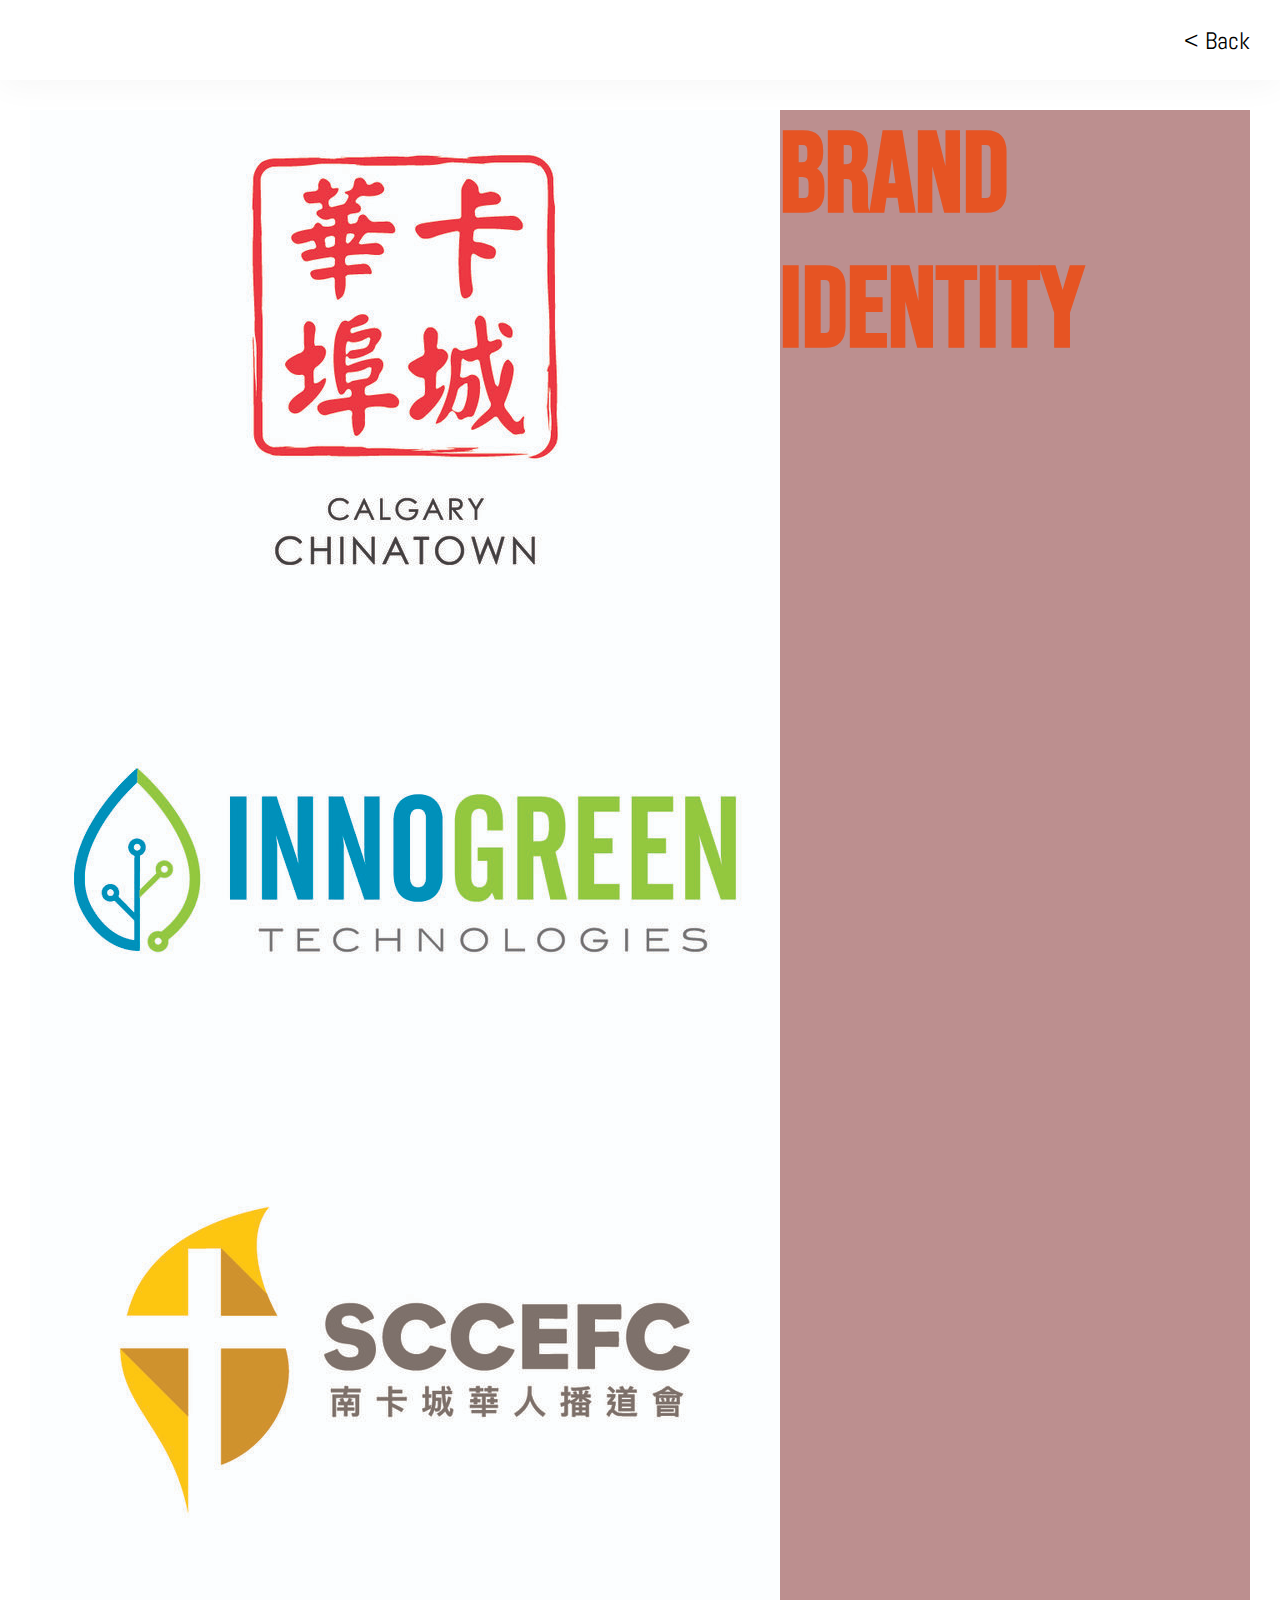
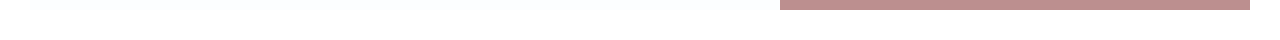
==== work.html @ b2cc9004 "cleaned css and started on project page" ====
<!DOCTYPE html>
<html>
  <head>
    <meta charset="utf-8">
    <meta http-equiv="X-UA-Compatible" content="IE=edge">
    <title>My Work | Offset Design</title>
    <meta name="description" content="">
    <meta name="viewport" content="width=device-width, initial-scale=1">
    <link rel="preconnect" href="https://fonts.gstatic.com">
    <link href="https://fonts.googleapis.com/css2?family=Abel&family=Bebas+Neue&family=Montserrat:wght@700&display=swap" rel="stylesheet">
    <link rel="stylesheet" href="style-work.css">
  </head>
  <body>
    <!-- NAVIGATION/HEADER SECTION -->
    <header>
      <a href="" class="logo"><img src="./images/logoOffsetDesign.png" alt=""></a>
      <!-- <div class="menuToggle" onclick="toggleMenu();"></div> -->
      <ul class="navigation">
        <li><a href="index.html" onclick="toggleMenu();">< Back</a></li>
      </ul>
    </header>
    
    <!-- BRAND IDENTITY SECTION -->
    <section class="brand-identity" id="brand-identity">
      <div class="row">
        <div class="content">
          <img src="./images/work/brandCalgaryChinatown.jpg" alt="">
          <img src="./images/work/brandInnoGreen.jpg" alt="">
          <img src="./images/work/brandSccefc.jpg" alt="">
        </div>
        
        <div class="titleColumnRight">
          <h2 class="titleText">Brand Identity</h2>
        </div>
      </div>
    </section>
    
    <script src="" async defer></script>
  </body>
</html>
---- style-work.css ----
:root {
  font-size: 16px;
  --primary-color: #e65423;
  --secondary-color: #ffccbb;
}

* {
  margin: 0;
  padding: 0;
  box-sizing: border-box;
  font-family: "Abel", sans-serif;
  scroll-behavior: smooth;
}

/* SECTIONS (GENERAL) */
section {
  padding: 30px;
}
.btn {
  font-size: 20px;
  color: #fff;
  background: var(--primary-color);
  display: inline-block;
  padding: 10px 30px;
  margin-top: 20px;
  text-transform: uppercase;
  text-decoration: none;
  letter-spacing: 2px;
  transition: 0.5s;
  border-radius: 30px;
}
.btn:hover {
  letter-spacing: 6px;
}
.title {
  width: 100%;
  display: flex;
  justify-content: center;
  align-items: center;
  flex-direction: column;
  text-align: center;
}
.titleText {
  font-size: 7rem;
  font-family: "Bebas Neue", cursive;
  color: var(--primary-color);
}
p {
  font-weight: 300;
  color: #111;
}
.row {
  position: relative;
  width: 100%;
  display: flex;
  justify-content: space-around;
}
.row .content {
  max-width: 1100px;
  display: grid;
}
.row .titleColumnRight {
  position: relative;
  width: 600px;
  display: flex;
  background: rosybrown;
  /* justify-content: flex-start; */
  align-items: flex-start;
}
.row .titleColumnRight .titleText {
  position: absolute;
  top: 0;
  color: var(--primary-color);
  /* transform: rotate(90deg); */
}

/* HEADER NAVIGATION */
header {
  position: relative;
  top: 0;
  left: 0;
  width: 100%;
  height: 100px;
  padding: 20px 50px;
  z-index: 100;
  display: flex;
  justify-content: space-between;
  align-items: center;
  transition: 0.5s;
  background-color: rgba(255, 255, 255, 0);
  box-shadow: 0 5px 35px rgba(0, 0, 0, 0.04);
}
header .navigation {
  display: flex;
}
header .navigation li {
  list-style: none;
  margin-left: 85px;
}
header .navigation li a {
  text-decoration: none;
  color: #000;
  font-size: 26px;
}
header .navigation li a:hover {
  color: var(--primary-color);
}

/* MY WORK SECTION */
section#brand-identity {
  display: flex;
  align-items: center;
  flex-wrap: wrap;
}
.mywork .content {
  margin: 30px;
  width: 100%;
  display: flex;
  justify-content: center;
  flex-wrap: wrap;
}
.mywork .content .card {
  position: relative;
  margin: 25px;
  width: 400px;
  /* background: chartreuse; */
  box-shadow: 0 5px 35px rgba(0, 0, 0, 0.04);
  cursor: pointer;
}
.mywork .content .card .imgBox {
  /* border: 1px solid brown; */
  width: 250px;
  overflow: hidden;
}
.mywork .content .card .imgBox img {
  width: 100%;
  object-position: center;
  object-fit: cover;
  transform: translateX(-10%);
}
.mywork .content .text {
  position: absolute;
  top: 50%;
  left: 200px;
  transform: translateY(-50%);
}
.mywork .content .text h3 {
  font-family: "Montserrat", sans-serif;
  font-size: 24px;
  color: #000;
}
.mywork .content .text h3 a {
  text-decoration: none;
}

/* FOOTER SECTION */
footer {
  position: relative;
  bottom: 0;
  left: 0;
  width: 100%;
  height: 120px;
  padding: 20px 50px;
  z-index: 100;
  display: flex;
  justify-content: space-between;
  align-items: center;
  transition: 0.5s;
  background-color: var(--primary-color);
  font-size: 16px;
}
footer .index {
  position: absolute;
  display: flex;
  align-items: center;
  left: 50%;
  transform: translateX(-50%);
}
footer .index li {
  list-style: none;
  margin: 50px;
  text-align: center;
}
footer .index li a {
  text-decoration: none;
  color: var(--secondary-color);
  font-weight: 300;
  font-size: 24px;
}
footer .index li a:hover {
  color: #000;
}
footer span {
  color: #e6e6e6;
}

@media screen and (max-width: 1450px) {
  /* HEADER NAVIGATION (<1450px) */
  header {
    height: 80px;
    padding: 15px 30px;
  }
  header .navigation li {
    margin-left: 85px;
  }
  header .navigation li a {
    font-size: 24px;
  }

  /* MY WORK SECTION (<1450px) */
  .mywork .row {
    display: flex;
    flex-direction: column;
    align-items: center;
  }
  .mywork .row .titleColumnLeft {
    width: auto;
    display: flex;
    justify-content: center;
    align-items: center;
  }

  /* ABOUT SECTION (<1450px) */
  .about .row {
    display: flex;
    flex-direction: column-reverse;
    align-items: center;
  }
  .about .row .titleColumnRight {
    width: auto;
    display: flex;
    justify-content: center;
    align-items: center;
  }
  .about .content .contentRow .text {
    margin: 10px;
  }

  /* CONTACT SECTION (<1450px) */
  .contact .row {
    display: flex;
    flex-direction: column;
    align-items: center;
  }
  .contact .row .titleColumnLeft {
    width: auto;
    display: flex;
    justify-content: center;
    align-items: center;
  }

  /* FOOTER SECTION (<1450px) */
  footer {
    padding: 15px 30px;
    height: 100px;
  }
  footer img {
    width: 80%;
  }
  footer .index li {
    margin: 35px;
  }
  footer .index li a {
    font-size: 20px;
  }
  footer p {
    text-align: right;
    font-size: 14px;
  }
}
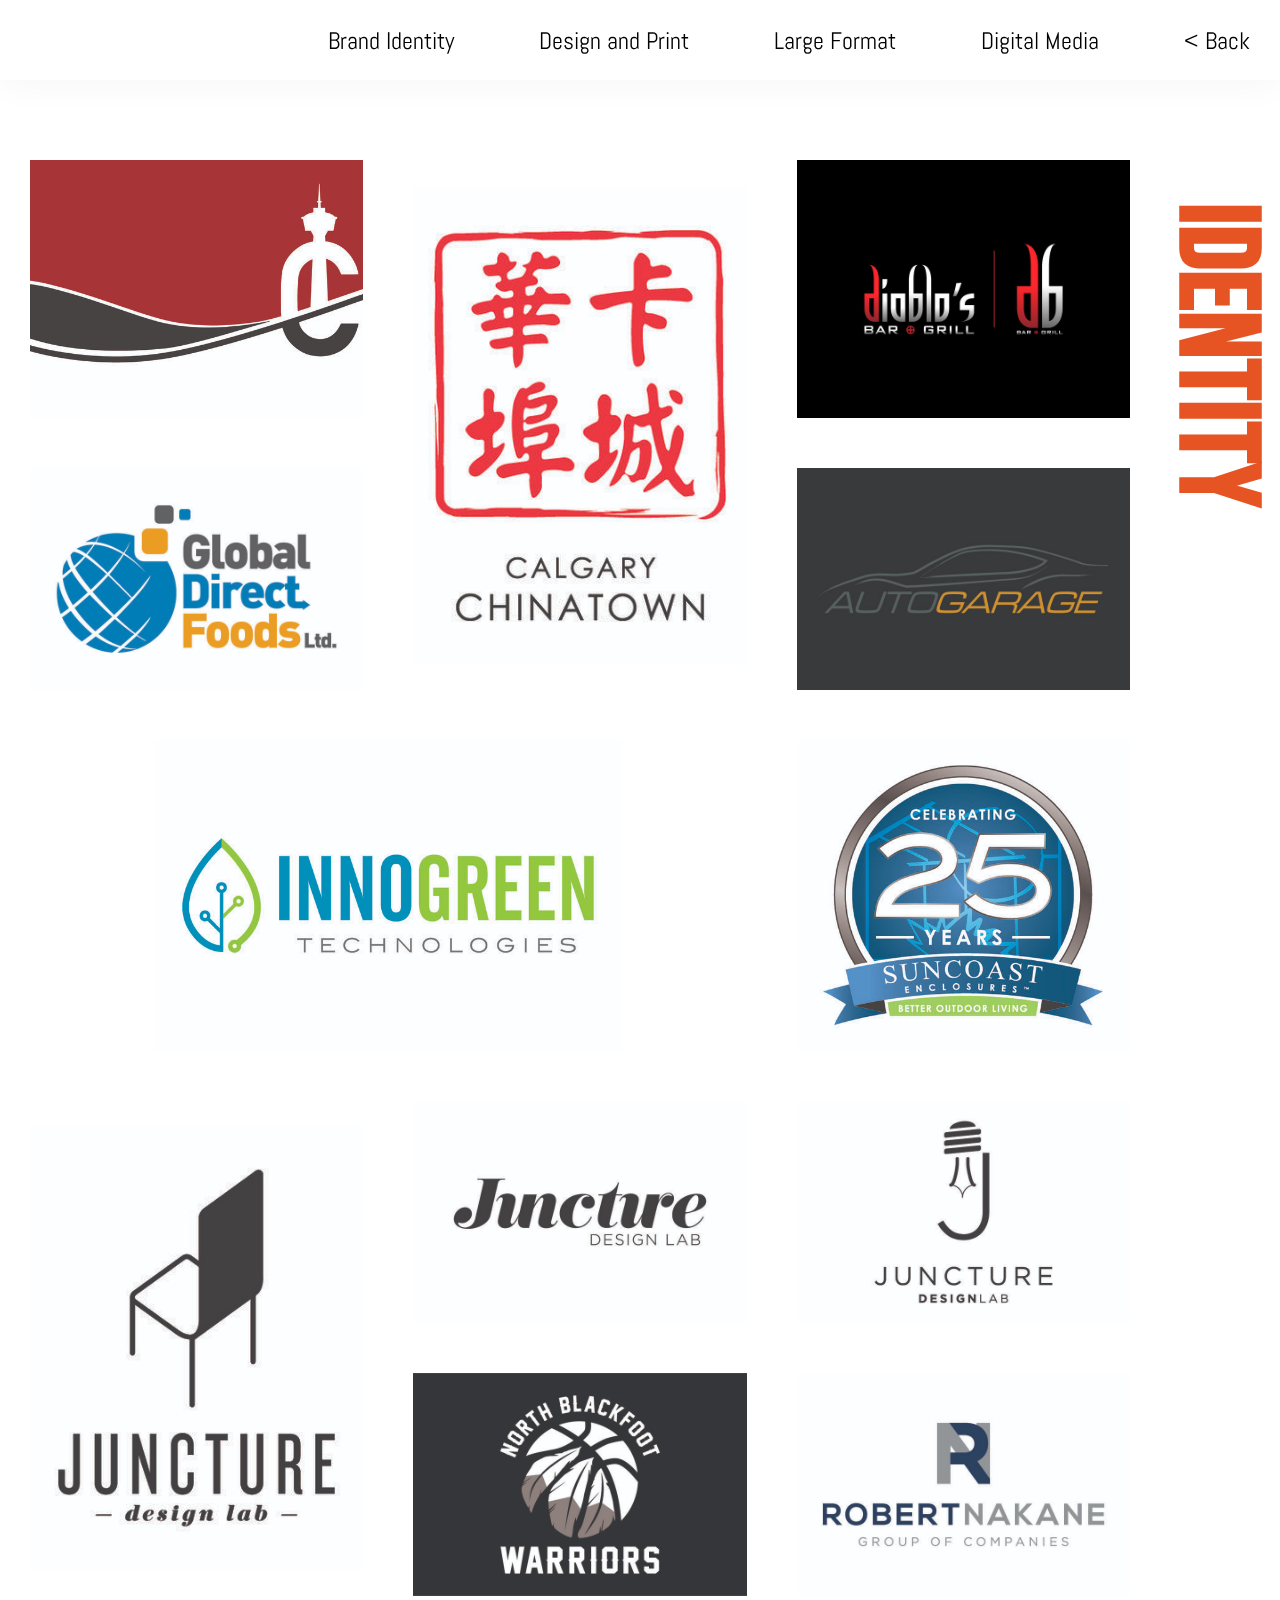
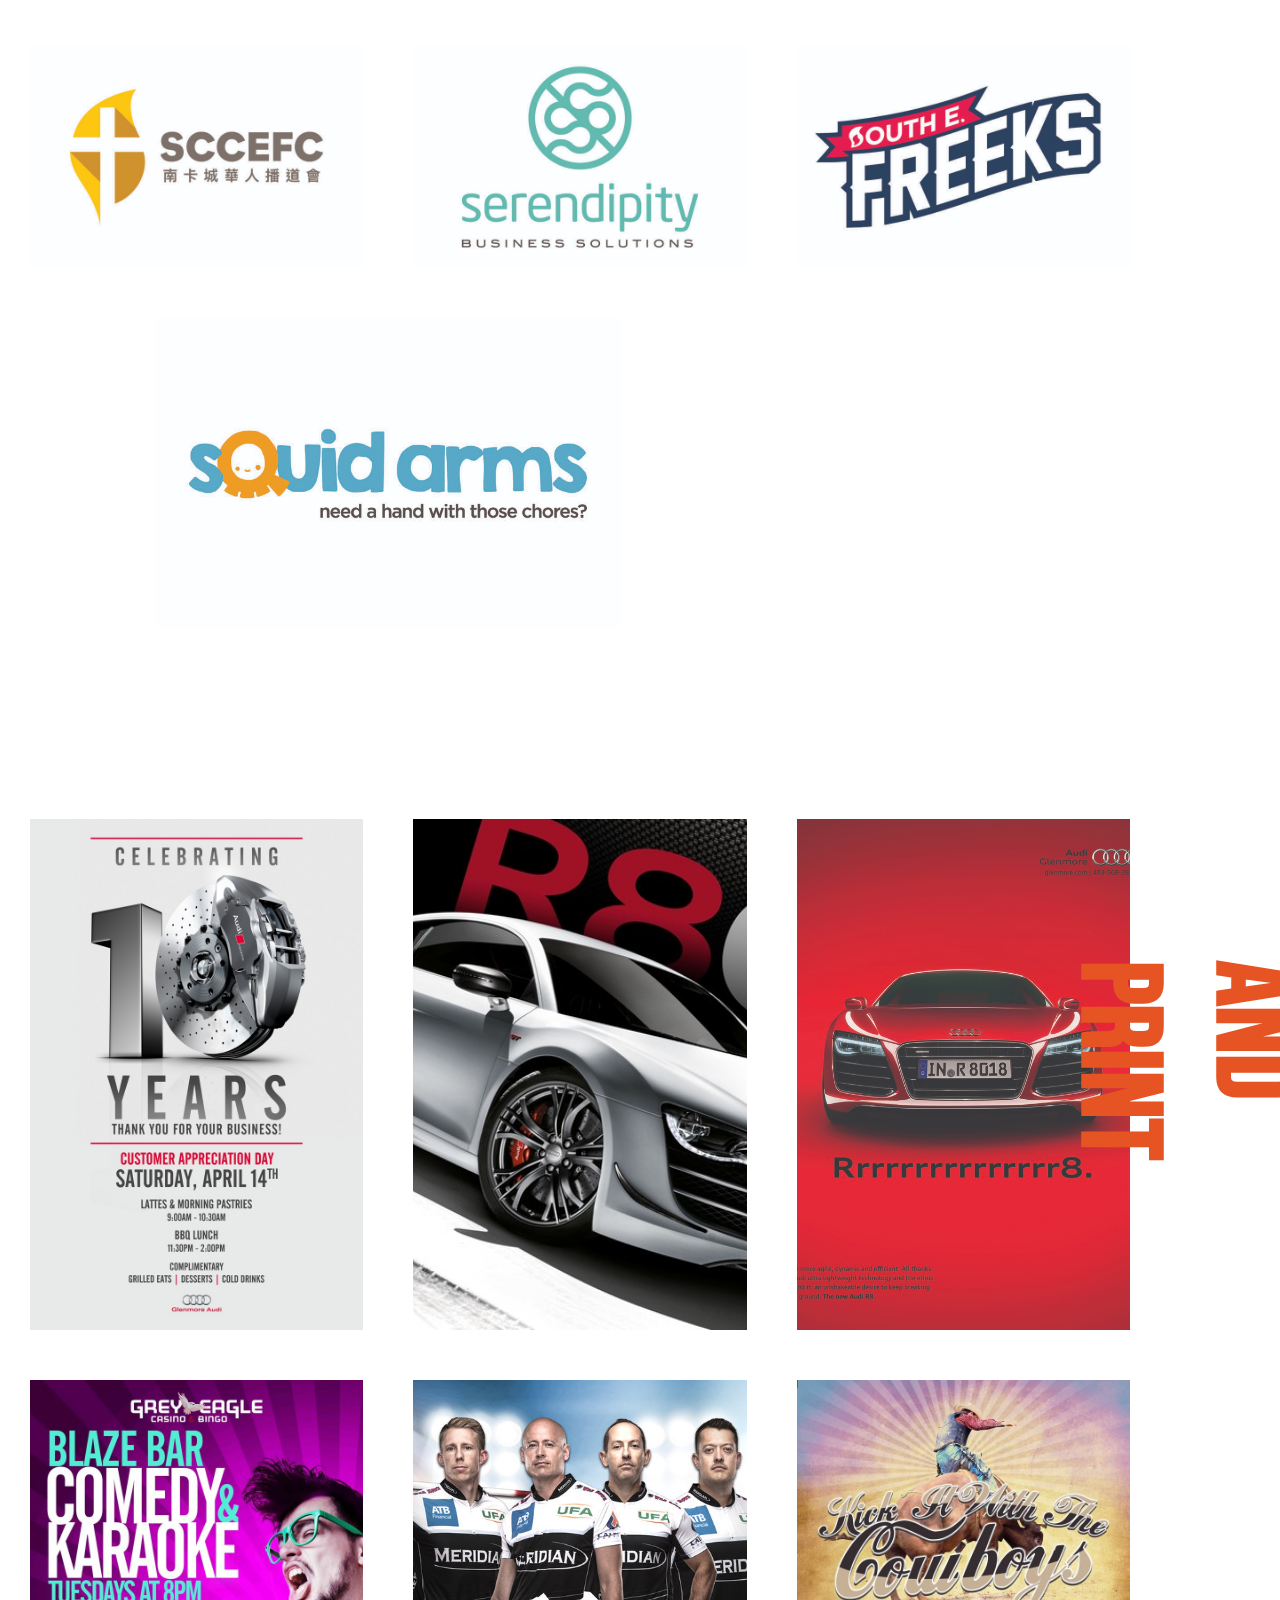
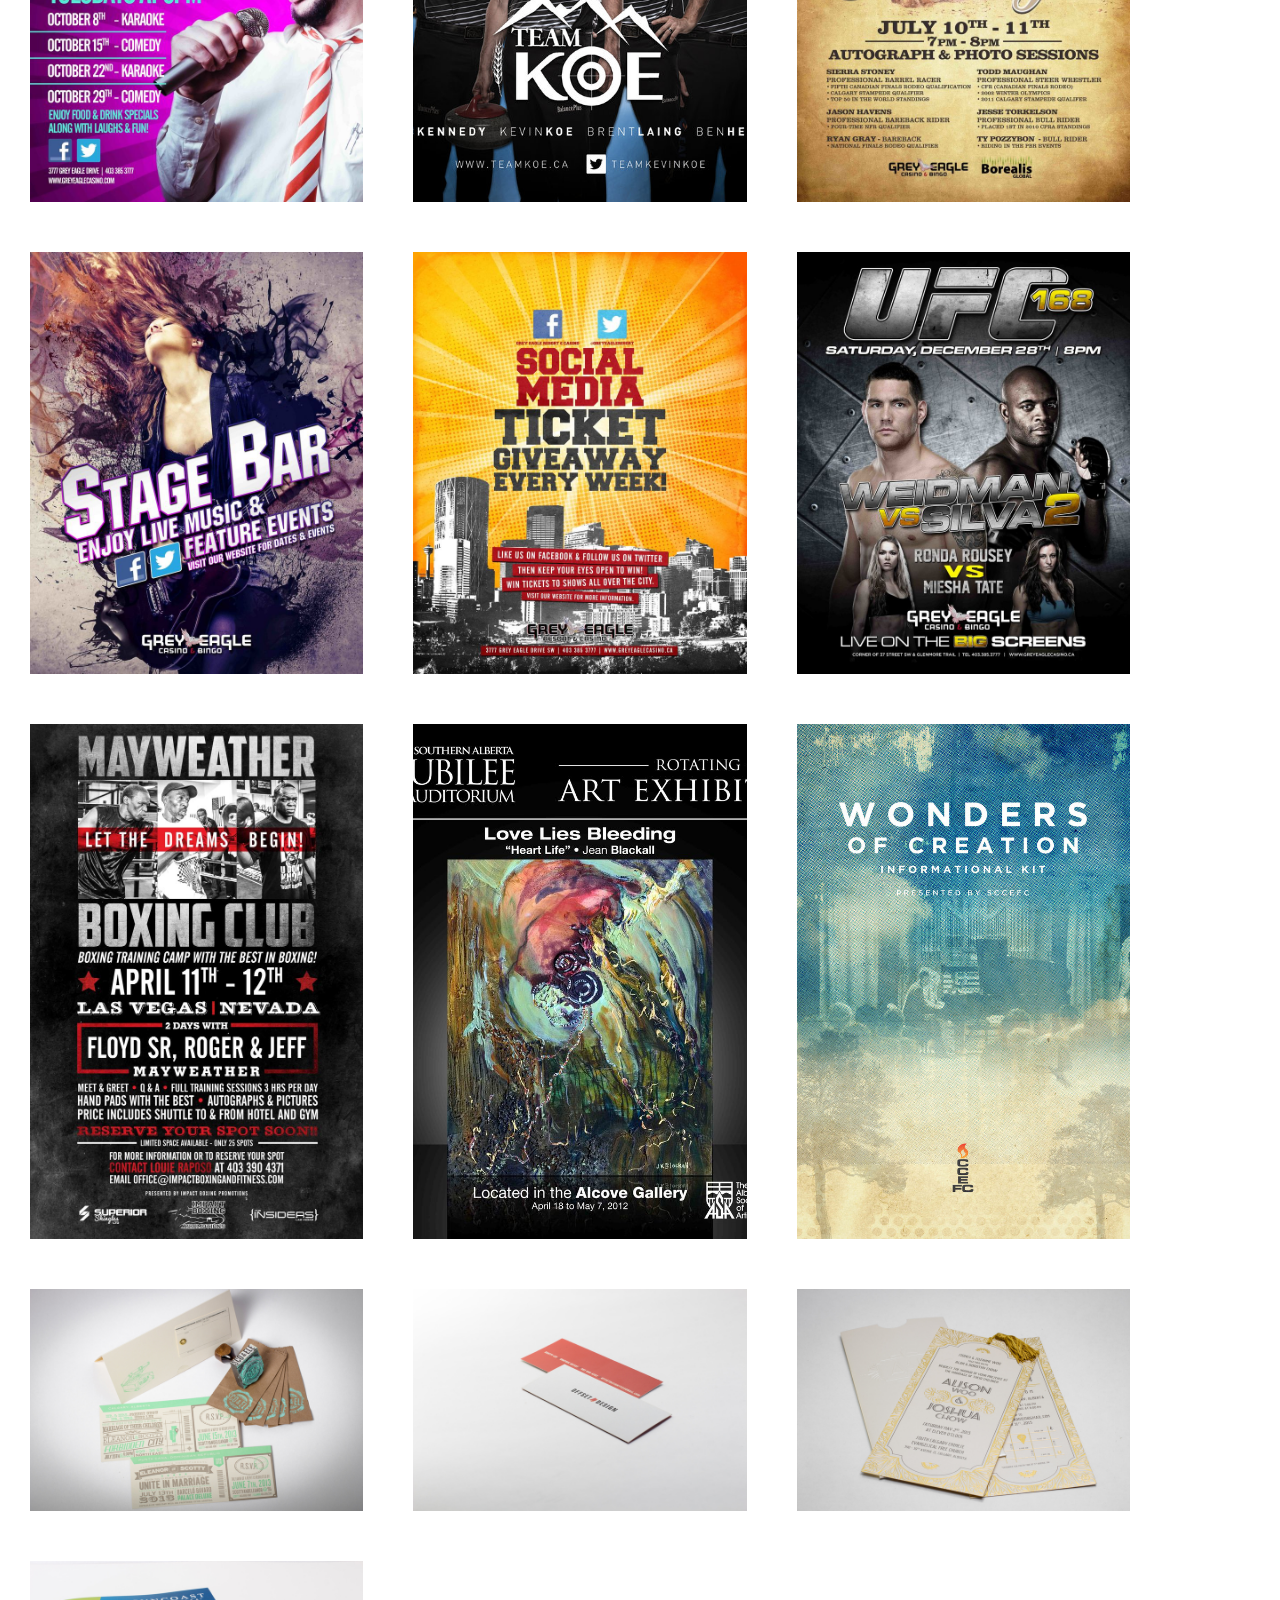
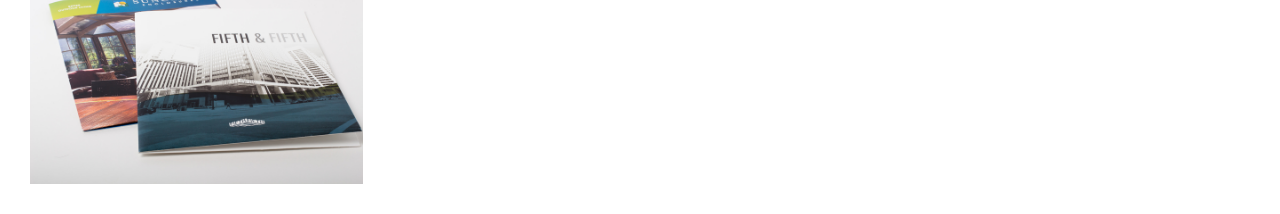
==== commit bfd84a56: "worked on portfolio section" ====
--- a/work.html
+++ b/work.html
@@ -13,20 +13,104 @@
   <body>
     <!-- NAVIGATION/HEADER SECTION -->
     <header>
-      <a href="" class="logo"><img src="./images/logoOffsetDesign.png" alt=""></a>
+      <a href="index.html" class="logo"><img src="./images/logoOffsetDesign.png" alt=""></a>
       <!-- <div class="menuToggle" onclick="toggleMenu();"></div> -->
       <ul class="navigation">
+        <li><a href="#brand-identity" onclick="toggleMenu();">Brand Identity</a></li>
+        <li><a href="#design-and-print" onclick="toggleMenu();">Design and Print</a></li>
+        <li><a href="#large-format" onclick="toggleMenu();">Large Format</a></li>
+        <li><a href="#digital-media" onclick="toggleMenu();">Digital Media</a></li>
         <li><a href="index.html" onclick="toggleMenu();">< Back</a></li>
       </ul>
     </header>
     
     <!-- BRAND IDENTITY SECTION -->
-    <section class="brand-identity" id="brand-identity">
+    <div class="spacer" id="brand-identity"></div>
+    <section class="brand-identity">
       <div class="row">
         <div class="content">
-          <img src="./images/work/brandCalgaryChinatown.jpg" alt="">
-          <img src="./images/work/brandInnoGreen.jpg" alt="">
-          <img src="./images/work/brandSccefc.jpg" alt="">
+
+          <div class="gallery-item">
+            <div class="image">
+              <img src="./images/work/brandC.jpg" alt="">
+            </div>
+          </div>
+          <div class="gallery-item h-2">
+            <div class="image">
+              <img src="./images/work/brandCalgaryChinatown.jpg" alt="">
+            </div>
+          </div>
+          <div class="gallery-item">
+            <div class="image">
+              <img src="./images/work/brandDiablosBarGrill.jpg" alt="">
+            </div>
+          </div>
+          <div class="gallery-item">
+            <div class="image">
+              <img src="./images/work/brandGlobalDirectFoods.jpg" alt="">
+            </div>
+          </div>
+          <div class="gallery-item">
+            <div class="image">
+              <img src="./images/work/brandAutogarage.jpg" alt="">
+            </div>
+          </div>
+          <div class="gallery-item w-2">
+            <div class="image">
+              <img src="./images/work/brandInnoGreen.jpg" alt="">
+            </div>
+          </div>
+          <div class="gallery-item">
+            <div class="image">
+              <img src="./images/work/brandSuncoastEnclosures.jpg" alt="">
+            </div>
+          </div>
+          <div class="gallery-item h-2">
+            <div class="image">
+              <img src="./images/work/brandJuncture2.jpg" alt="">
+            </div>
+          </div>
+          <div class="gallery-item">
+            <div class="image">
+              <img src="./images/work/brandJuncture.jpg" alt="">
+            </div>
+          </div>
+          <div class="gallery-item">
+            <div class="image">
+              <img src="./images/work/brandJuncture3.jpg" alt="">
+            </div>
+          </div>
+          <div class="gallery-item">
+            <div class="image">
+              <img src="./images/work/brandNorthBlackfooWarriors.jpg" alt="">
+            </div>
+          </div>
+          <div class="gallery-item">
+            <div class="image">
+              <img src="./images/work/brandRobertNakane.jpg" alt="">
+            </div>
+          </div>
+          <div class="gallery-item">
+            <div class="image">
+              <img src="./images/work/brandSccefc.jpg" alt="">
+            </div>
+          </div>
+          <div class="gallery-item">
+            <div class="image">
+              <img src="./images/work/brandSerendipity.jpg" alt="">
+            </div>
+          </div>
+          <div class="gallery-item">
+            <div class="image">
+              <img src="./images/work/brandSouthEFreeks.jpg" alt="">
+            </div>
+          </div>
+          <div class="gallery-item w-2">
+            <div class="image">
+              <img src="./images/work/brandSquidArms.jpg" alt="">
+            </div>
+          </div>
+          
         </div>
         
         <div class="titleColumnRight">
@@ -35,6 +119,102 @@
       </div>
     </section>
     
+    <!-- DESIGN AND PRINT SECTION -->
+    <div class="spacer" id="design-and-print"></div>
+    <section class="design-and-print">
+      <div class="row">
+        <div class="content">
+
+          <div class="gallery-item">
+            <div class="image">
+              <img src="./images/work/designGlenmoreAudi.jpg" alt="">
+            </div>
+          </div>
+          <div class="gallery-item">
+            <div class="image">
+              <img src="./images/work/designGlenmoreAudi2.jpg" alt="">
+            </div>
+          </div>
+          <div class="gallery-item">
+            <div class="image">
+              <img src="./images/work/designGlenmoreAudi3.jpg" alt="">
+            </div>
+          </div>
+          <div class="gallery-item">
+            <div class="image">
+              <img src="./images/work/designGreyEagle.jpg" alt="">
+            </div>
+          </div>
+          <div class="gallery-item">
+            <div class="image">
+              <img src="./images/work/designTeamKoe.jpg" alt="">
+            </div>
+          </div>
+          <div class="gallery-item">
+            <div class="image">
+              <img src="./images/work/designGreyEagle2.jpg" alt="">
+            </div>
+          </div>
+          <div class="gallery-item">
+            <div class="image">
+              <img src="./images/work/designGreyEagle3.jpg" alt="">
+            </div>
+          </div>
+          <div class="gallery-item">
+            <div class="image">
+              <img src="./images/work/designGreyEagle4.jpg" alt="">
+            </div>
+          </div>
+          <div class="gallery-item">
+            <div class="image">
+              <img src="./images/work/designGreyEagle5.jpg" alt="">
+            </div>
+          </div>
+          <div class="gallery-item">
+            <div class="image">
+              <img src="./images/work/designImpactBoxing.jpg" alt="">
+            </div>
+          </div>
+          <div class="gallery-item">
+            <div class="image">
+              <img src="./images/work/designJubilee.jpg" alt="">
+            </div>
+          </div>
+          <div class="gallery-item">
+            <div class="image">
+              <img src="./images/work/designSccefc.jpg" alt="">
+            </div>
+          </div>
+          <div class="gallery-item">
+            <div class="image">
+              <img src="./images/work/designScoAndEle.jpg" alt="">
+            </div>
+          </div>
+          <div class="gallery-item">
+            <div class="image">
+              <img src="./images/work/designOffsetDesign.jpg" alt="">
+            </div>
+          </div>
+          <div class="gallery-item">
+            <div class="image">
+              <img src="./images/work/designAlisonAndJoshua.jpg" alt="">
+            </div>
+          </div>
+          <div class="gallery-item">
+            <div class="image">
+              <img src="./images/work/designFifthAndFifth.jpg" alt="">
+            </div>
+          </div>
+          
+          
+        </div>
+        
+        <div class="titleColumnRight">
+          <h2 class="titleText">Design and Print</h2>
+        </div>
+      </div>
+    </section>
+
     <script src="" async defer></script>
   </body>
 </html>--- a/style-work.css
+++ b/style-work.css
@@ -61,22 +61,25 @@
 }
 .row .titleColumnRight {
   position: relative;
-  width: 600px;
-  display: flex;
-  background: rosybrown;
+  width: 400px;
+  /* display: flex; */
+  /* background: rosybrown; */
   /* justify-content: flex-start; */
-  align-items: flex-start;
+  /* align-items: flex-start; */
 }
 .row .titleColumnRight .titleText {
   position: absolute;
-  top: 0;
+  top: 60px;
   color: var(--primary-color);
-  /* transform: rotate(90deg); */
+  transform: rotate(90deg);
+}
+.spacer {
+  height: 130px;
 }
 
 /* HEADER NAVIGATION */
 header {
-  position: relative;
+  position: fixed;
   top: 0;
   left: 0;
   width: 100%;
@@ -87,7 +90,7 @@
   justify-content: space-between;
   align-items: center;
   transition: 0.5s;
-  background-color: rgba(255, 255, 255, 0);
+  background-color: rgba(255, 255, 255, 0.8);
   box-shadow: 0 5px 35px rgba(0, 0, 0, 0.04);
 }
 header .navigation {
@@ -106,51 +109,79 @@
   color: var(--primary-color);
 }
 
-/* MY WORK SECTION */
+/* BRAND IDENTITY SECTION */
 section#brand-identity {
   display: flex;
   align-items: center;
   flex-wrap: wrap;
 }
-.mywork .content {
-  margin: 30px;
-  width: 100%;
-  display: flex;
+.row .content {
+  display: grid;
+  grid-template-columns: repeat(3, 1fr);
+  /* grid-template-rows: min-content(250px, 2fr); */
+  /* grid-template-rows: repeat(1fr); */
+  /* grid-auto-rows: 250px 300px; */
+  grid-gap: 50px;
+  /* grid-auto-flow: dense; */
+}
+.gallery-item {
+  width: 100%;
+  height: 100%;
+  position: relative;
+  /* border: 1px solid chartreuse;
+  background-color: chocolate; */
+}
+.gallery-item .image {
+  width: 100%;
+  height: 100%;
+  /* object-position: 50% 50%; */
+  overflow: hidden;
+  display: flex;
+  align-items: center;
   justify-content: center;
-  flex-wrap: wrap;
-}
-.mywork .content .card {
-  position: relative;
-  margin: 25px;
-  width: 400px;
-  /* background: chartreuse; */
-  box-shadow: 0 5px 35px rgba(0, 0, 0, 0.04);
+}
+.gallery-item .image img {
+  width: 100%;
+  height: 100%;
+  object-fit: cover;
+  /* object-position: 50% 50%; */
   cursor: pointer;
-}
-.mywork .content .card .imgBox {
-  /* border: 1px solid brown; */
-  width: 250px;
-  overflow: hidden;
-}
-.mywork .content .card .imgBox img {
-  width: 100%;
-  object-position: center;
-  object-fit: cover;
-  transform: translateX(-10%);
-}
-.mywork .content .text {
-  position: absolute;
-  top: 50%;
-  left: 200px;
-  transform: translateY(-50%);
-}
-.mywork .content .text h3 {
-  font-family: "Montserrat", sans-serif;
-  font-size: 24px;
-  color: #000;
-}
-.mywork .content .text h3 a {
-  text-decoration: none;
+  transition: 0.5s ease-in-out;
+}
+.gallery-item:hover .image img {
+  transform: scale(1.02);
+}
+
+/* GRID SPAN */
+.w-1 {
+  grid-column: span 1;
+}
+.w-2 {
+  grid-column: span 2;
+}
+.w-2 .image img {
+  width: 65%;
+}
+.w-3 {
+  grid-column: span 3;
+}
+.w-3 .image img {
+  width: 60%;
+}
+.h-1 {
+  grid-row: span 1;
+}
+.h-2 {
+  grid-row: span 2;
+}
+.h-2 .image img {
+  height: 90%;
+}
+.h-3 {
+  grid-row: span 3;
+}
+.h-3.image img {
+  height: 80%;
 }
 
 /* FOOTER SECTION */
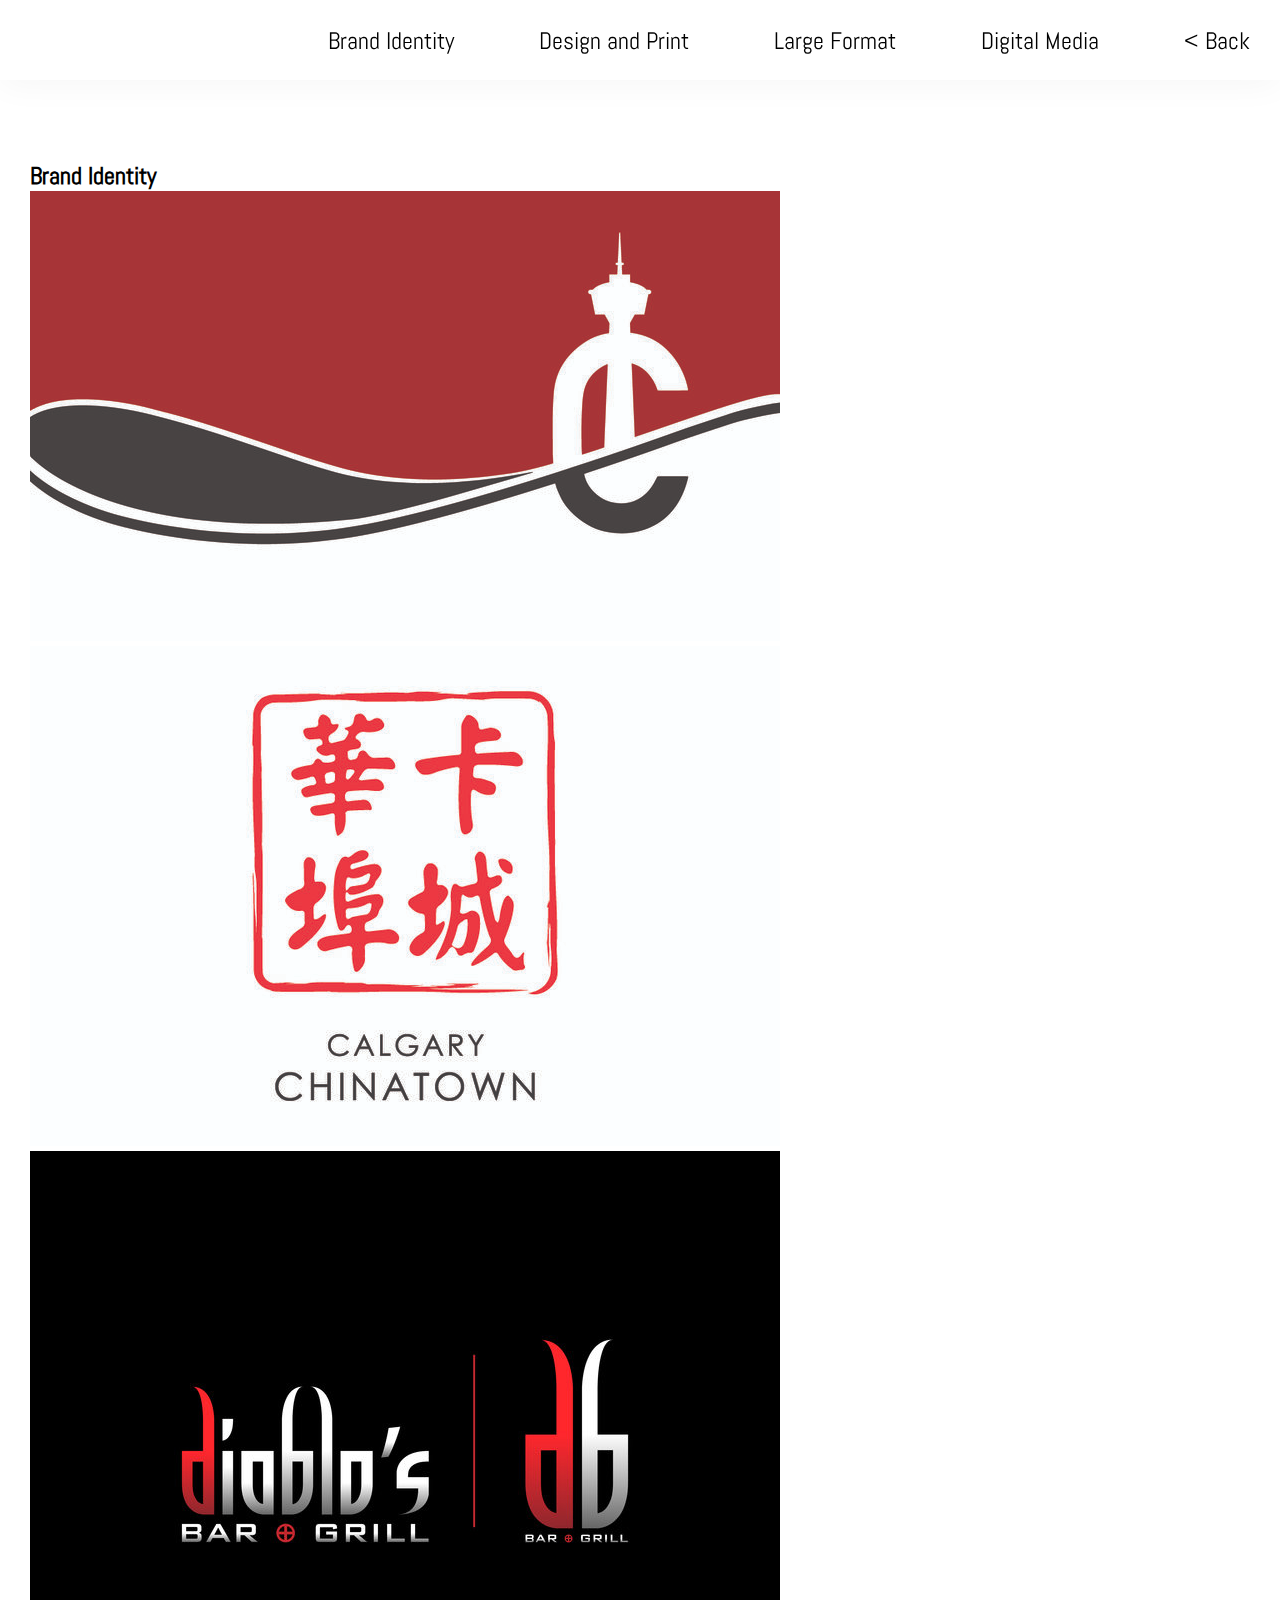
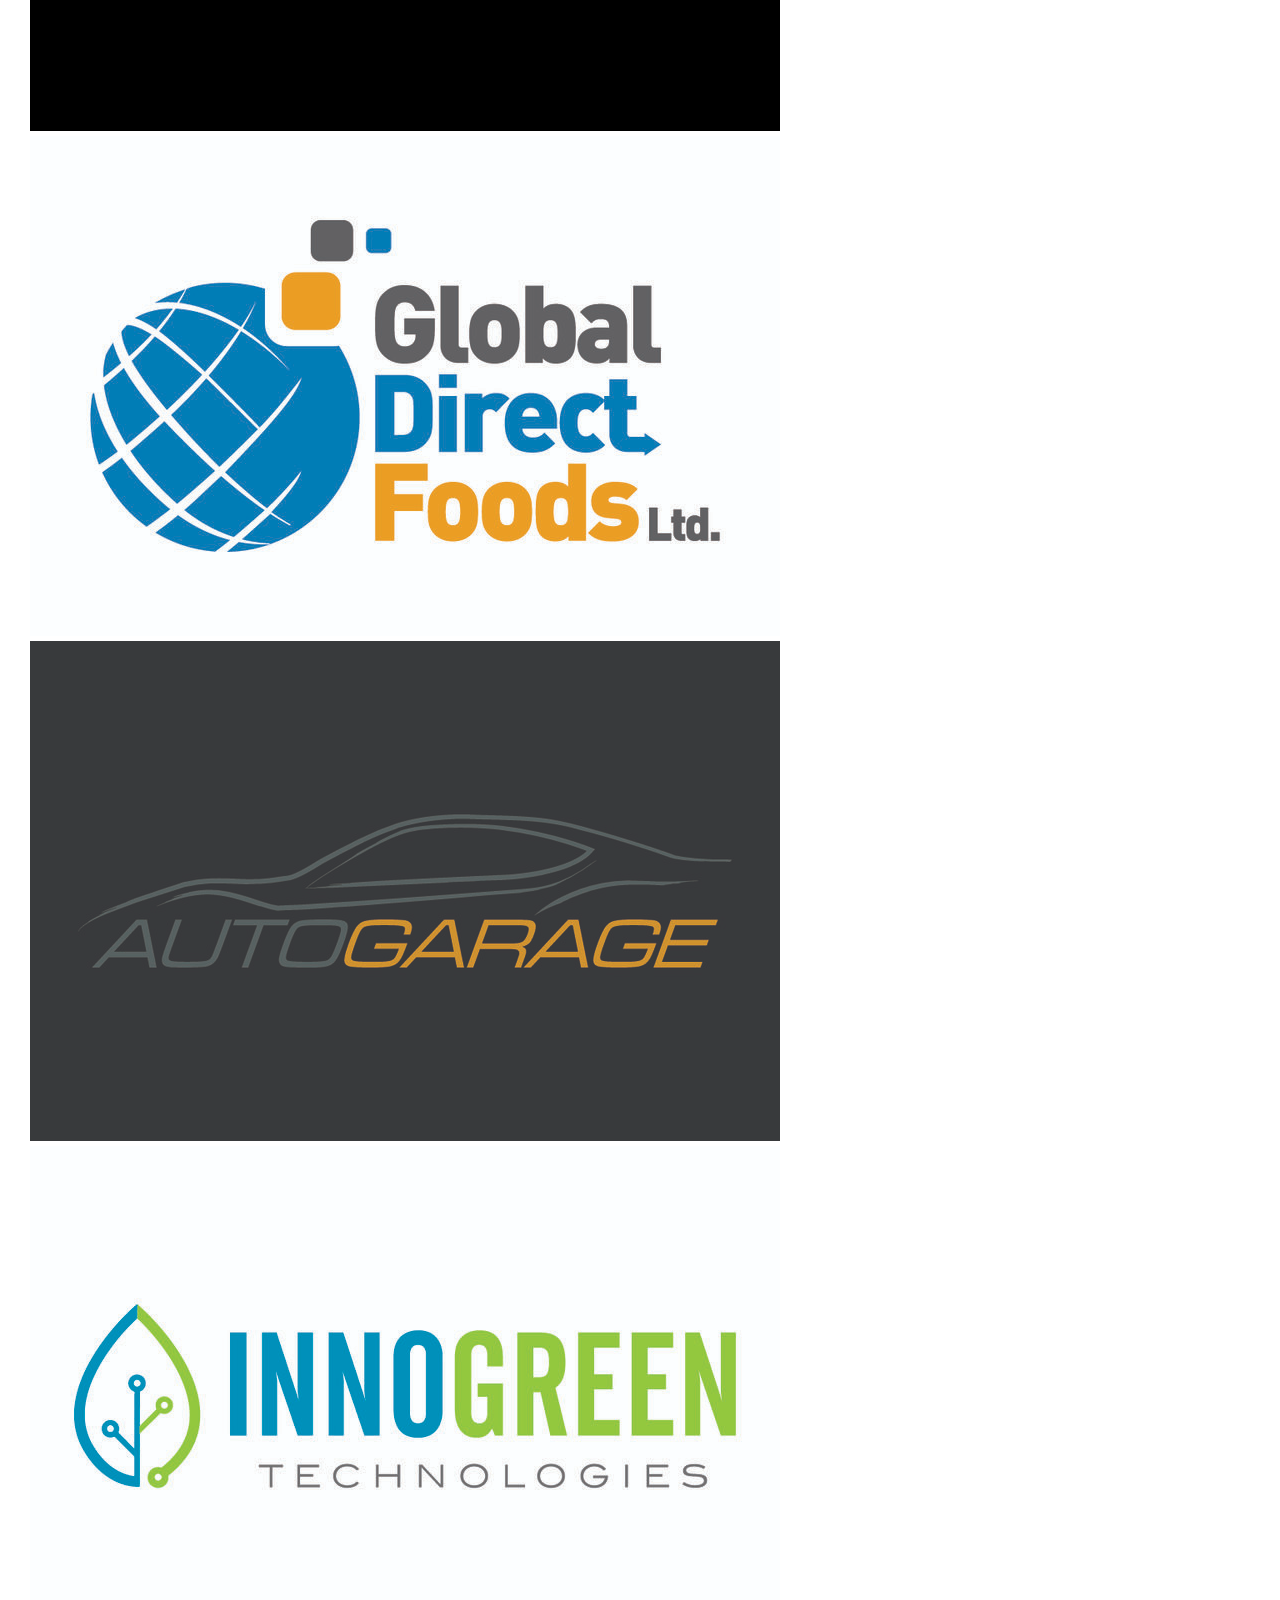
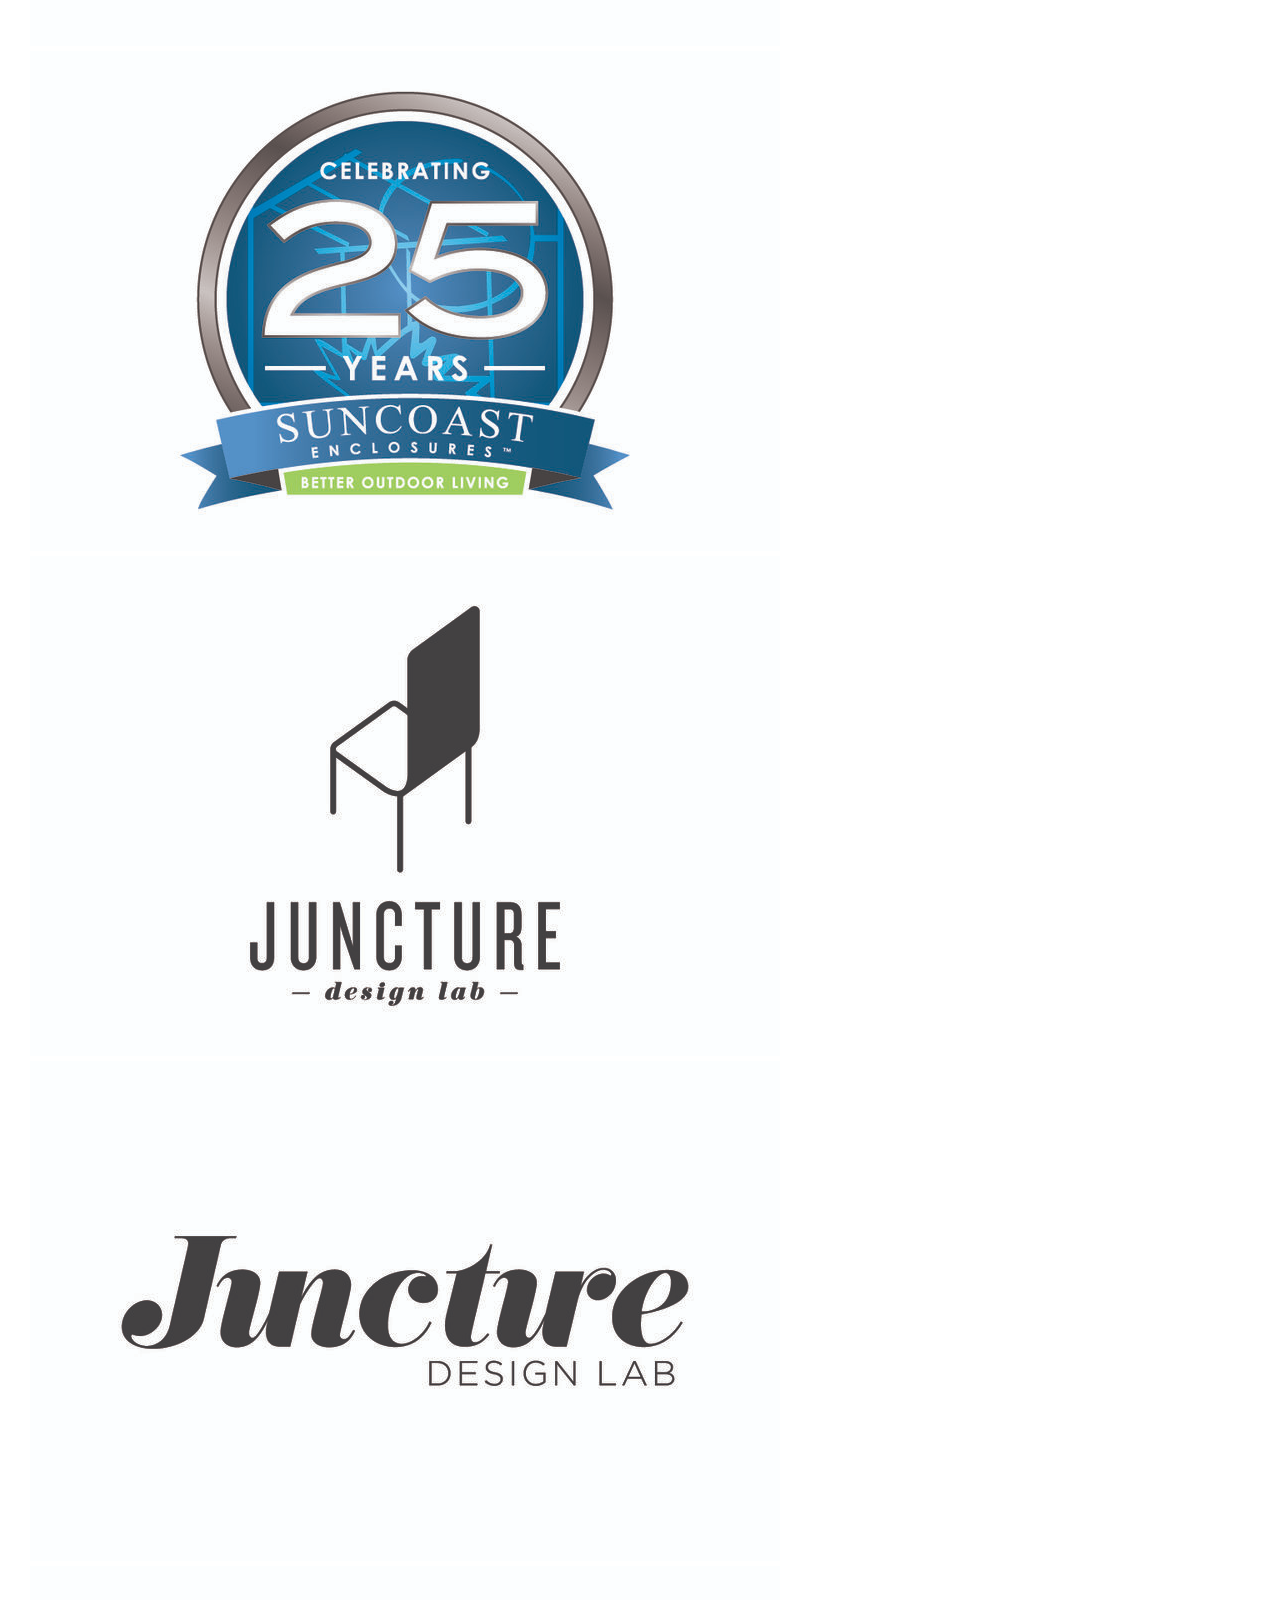
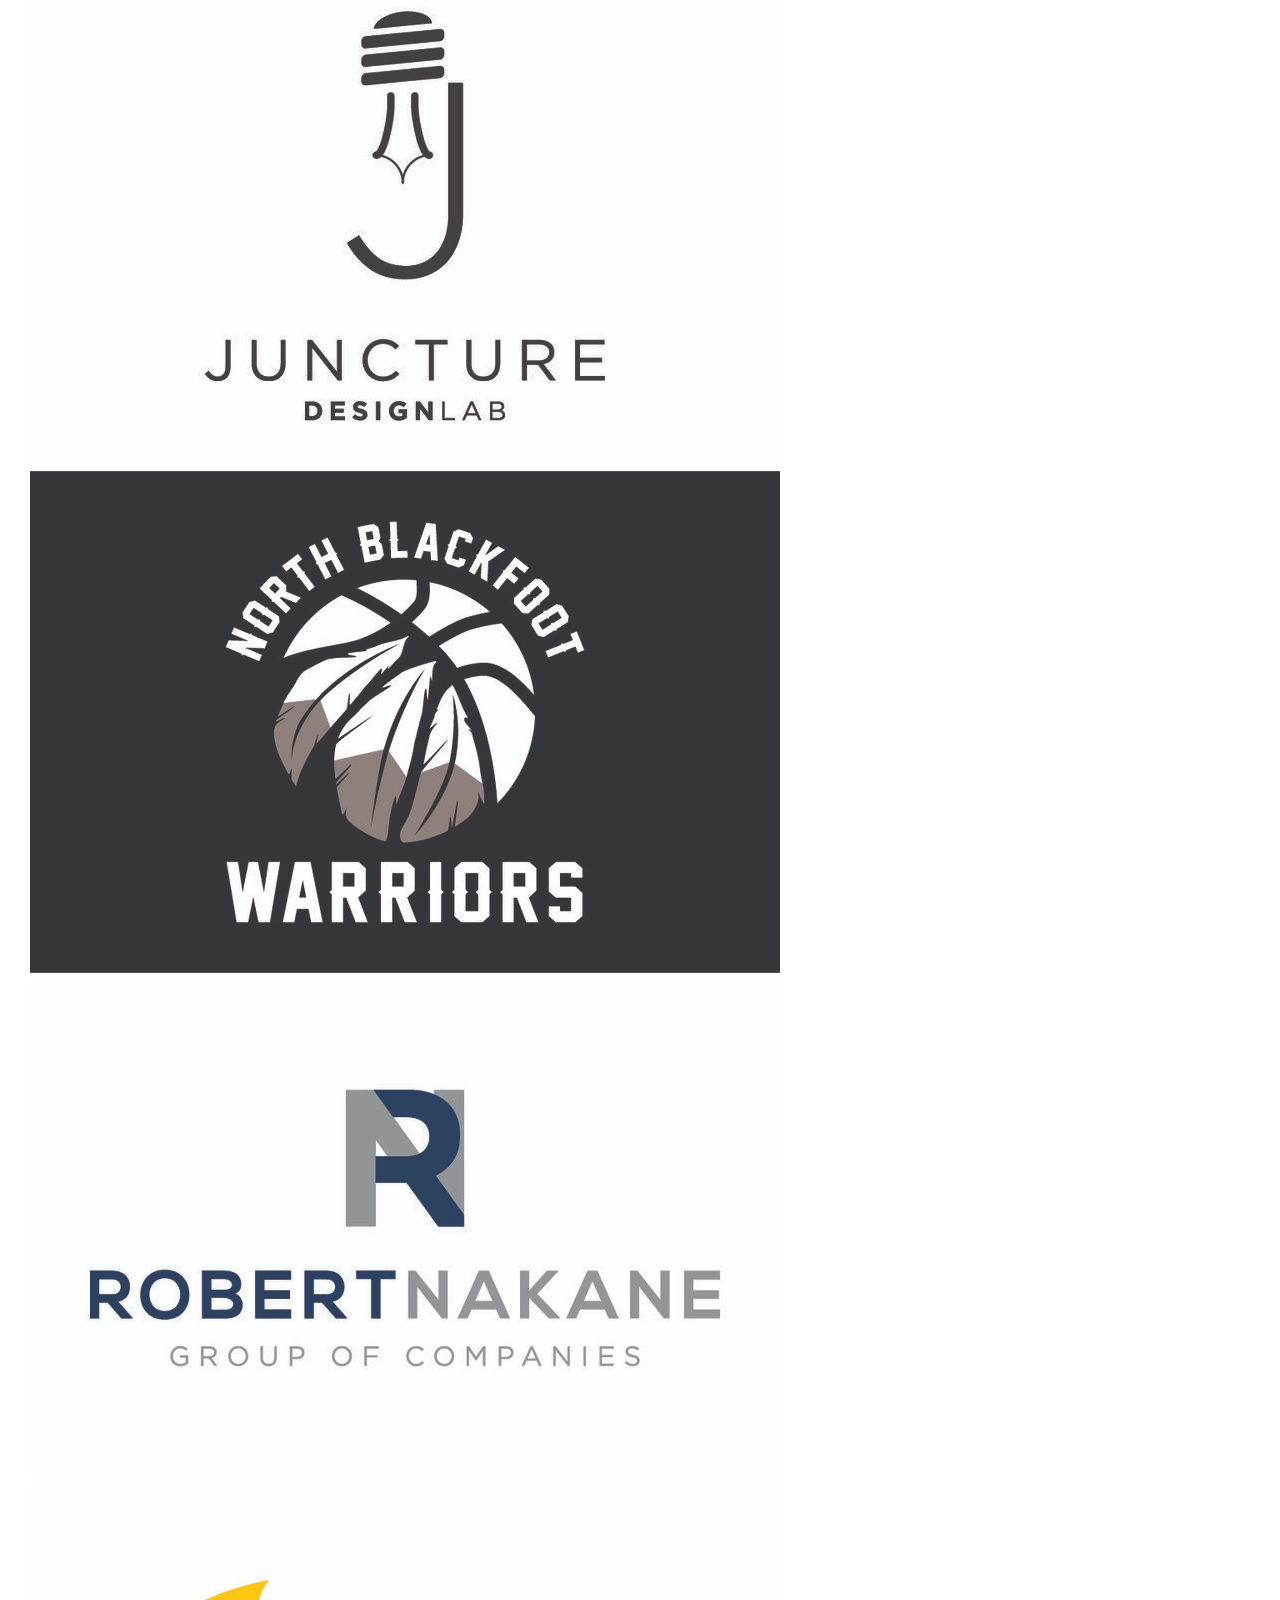
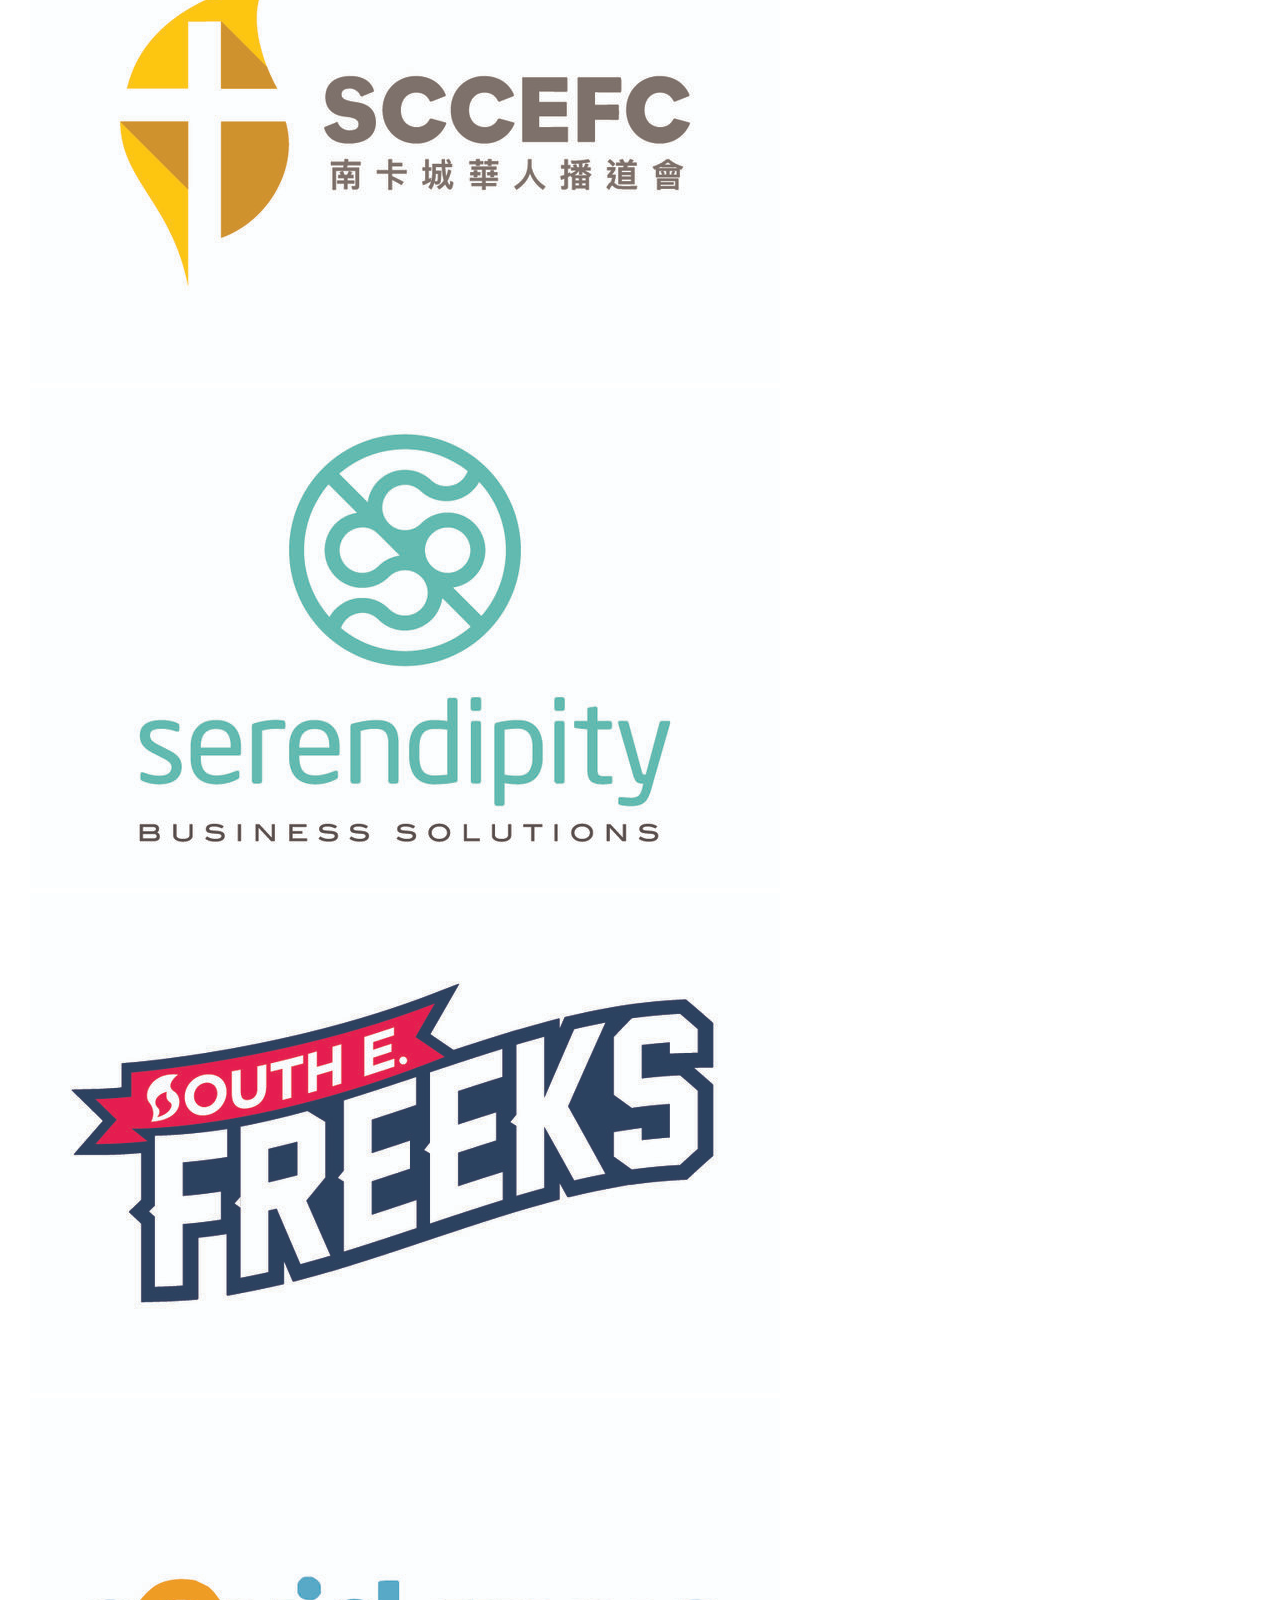
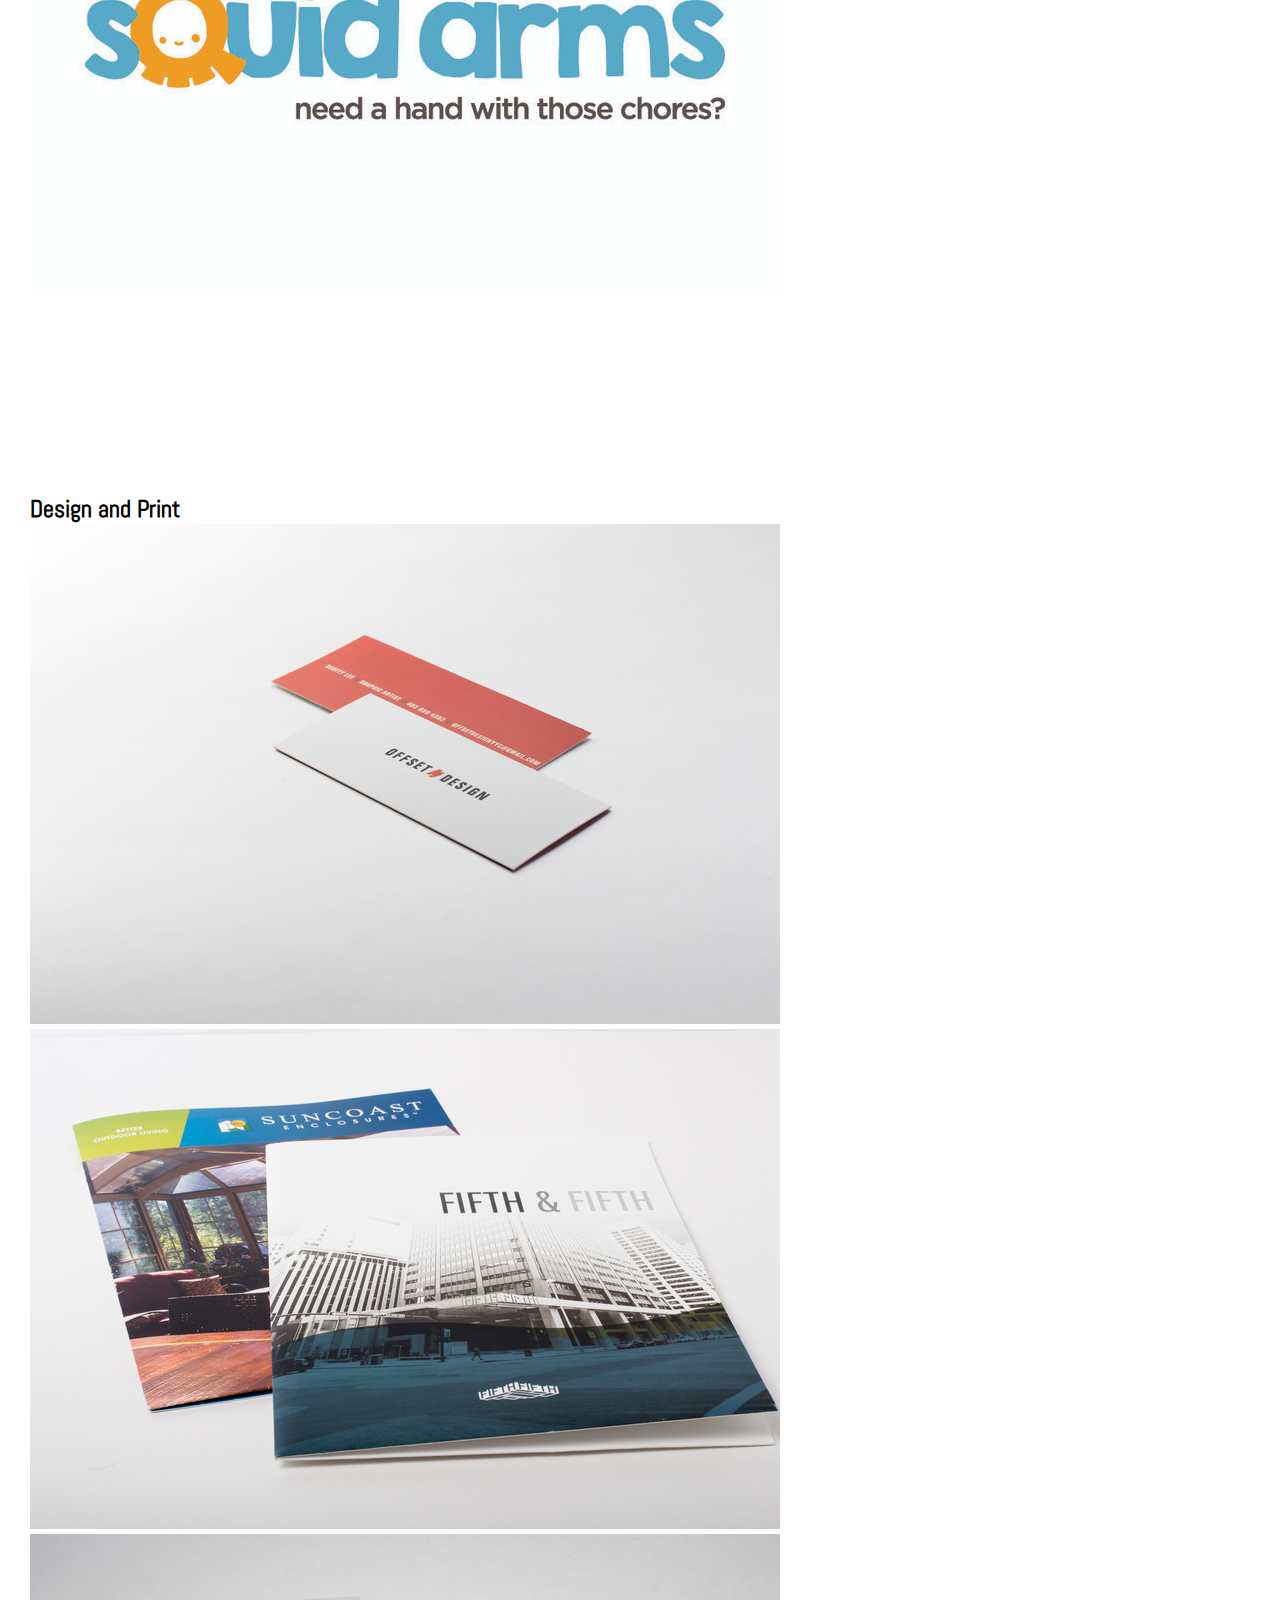
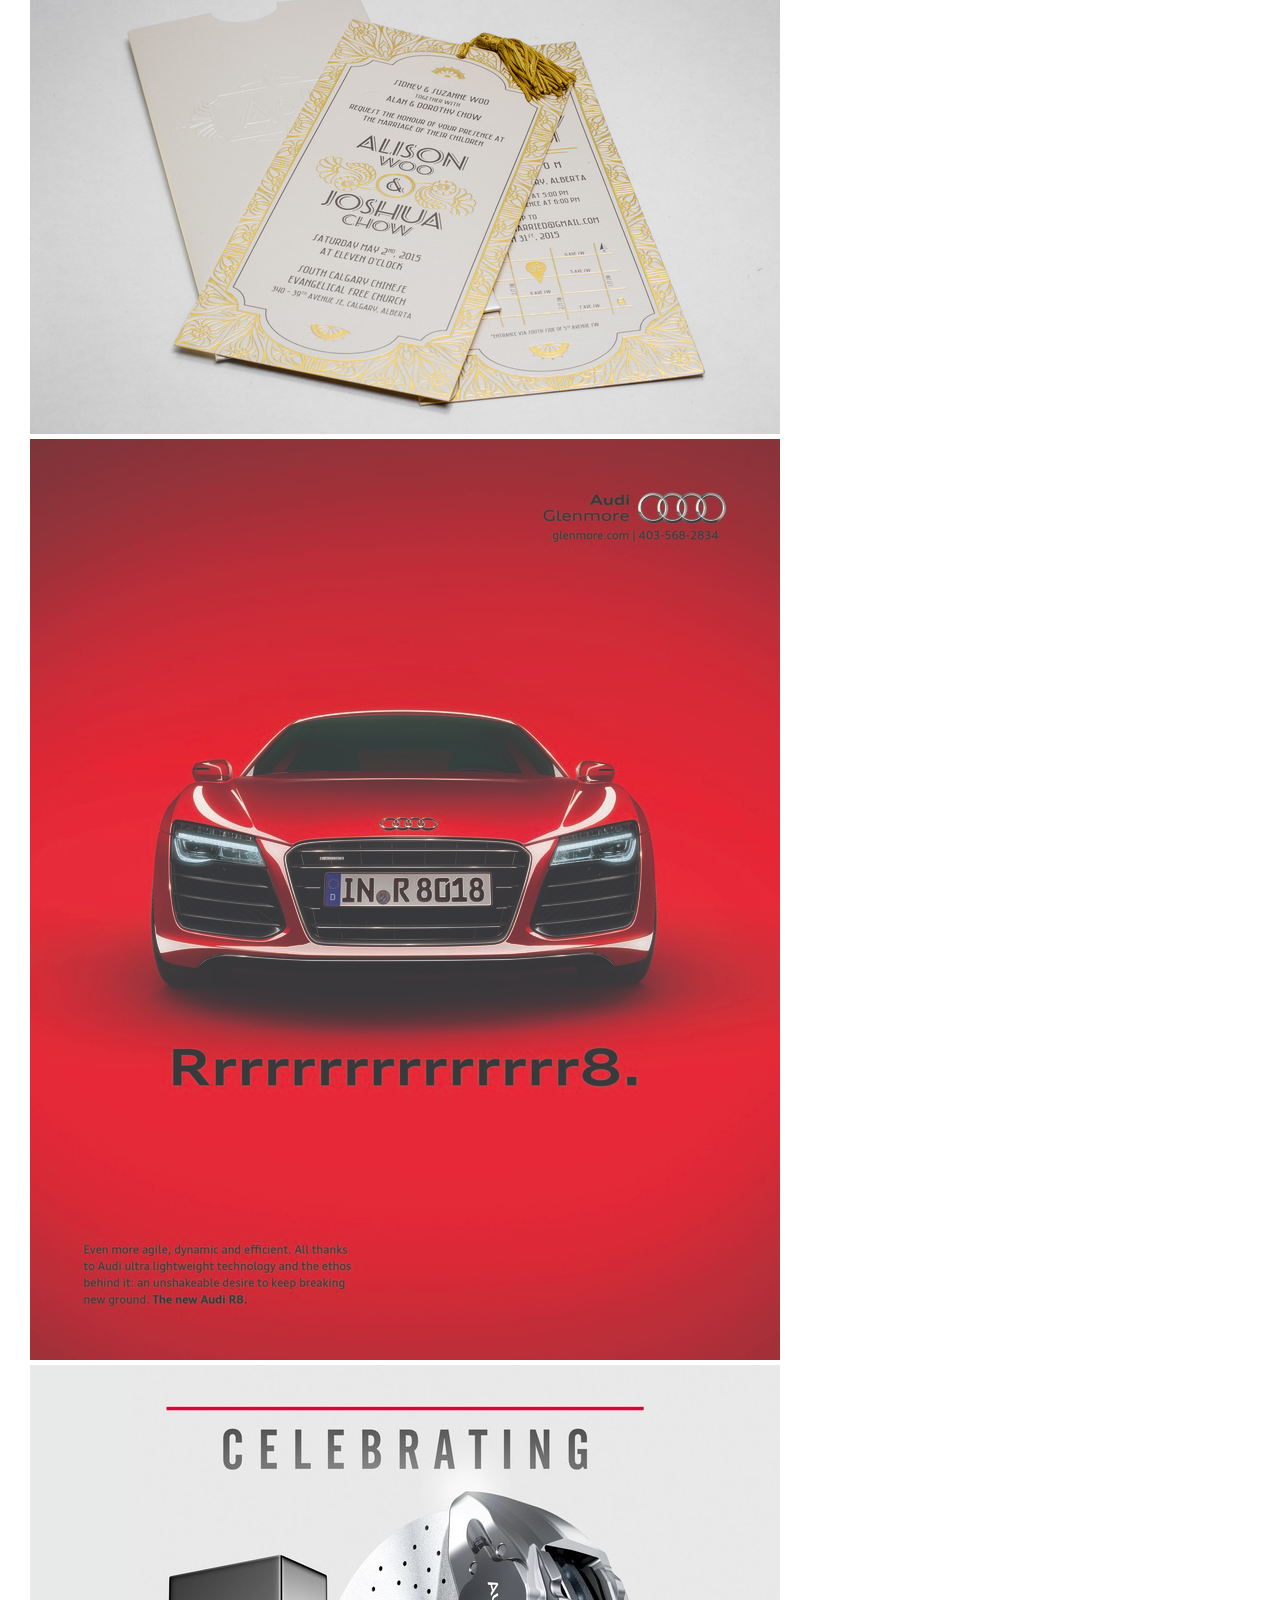
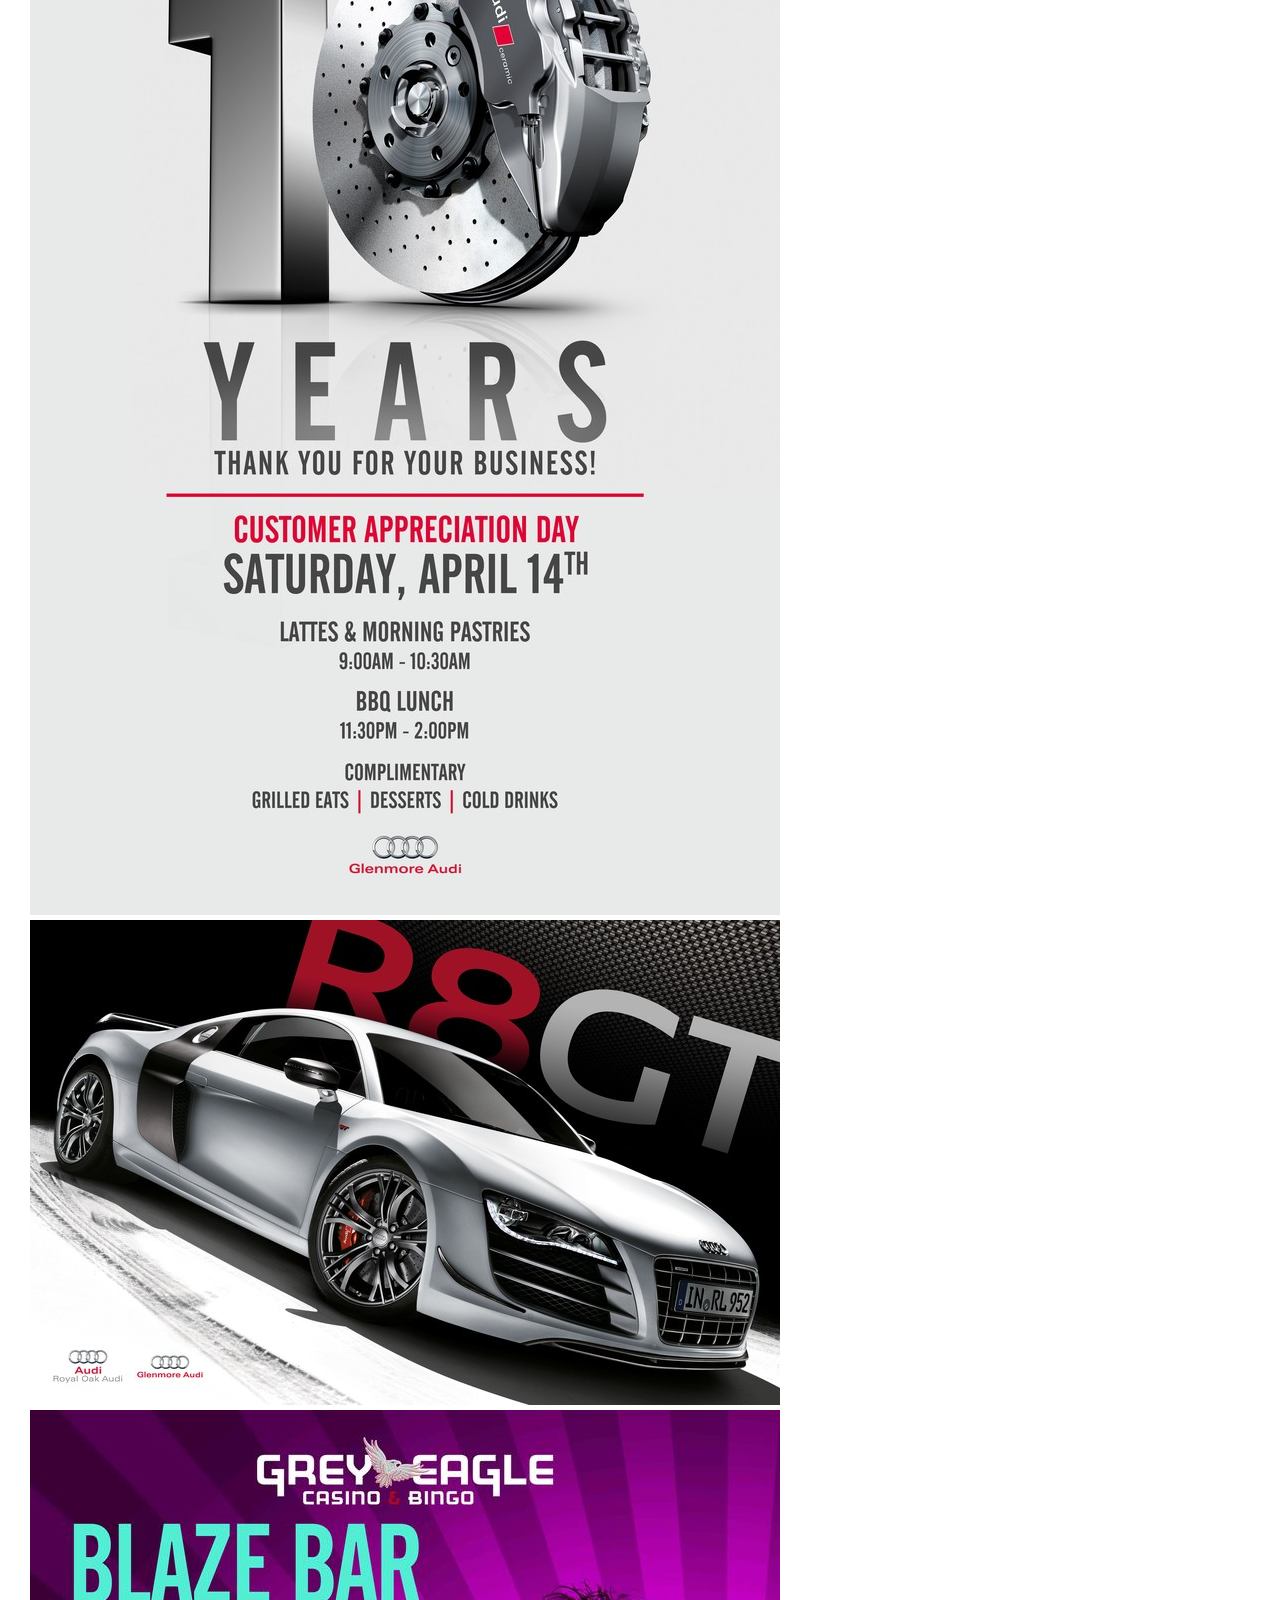
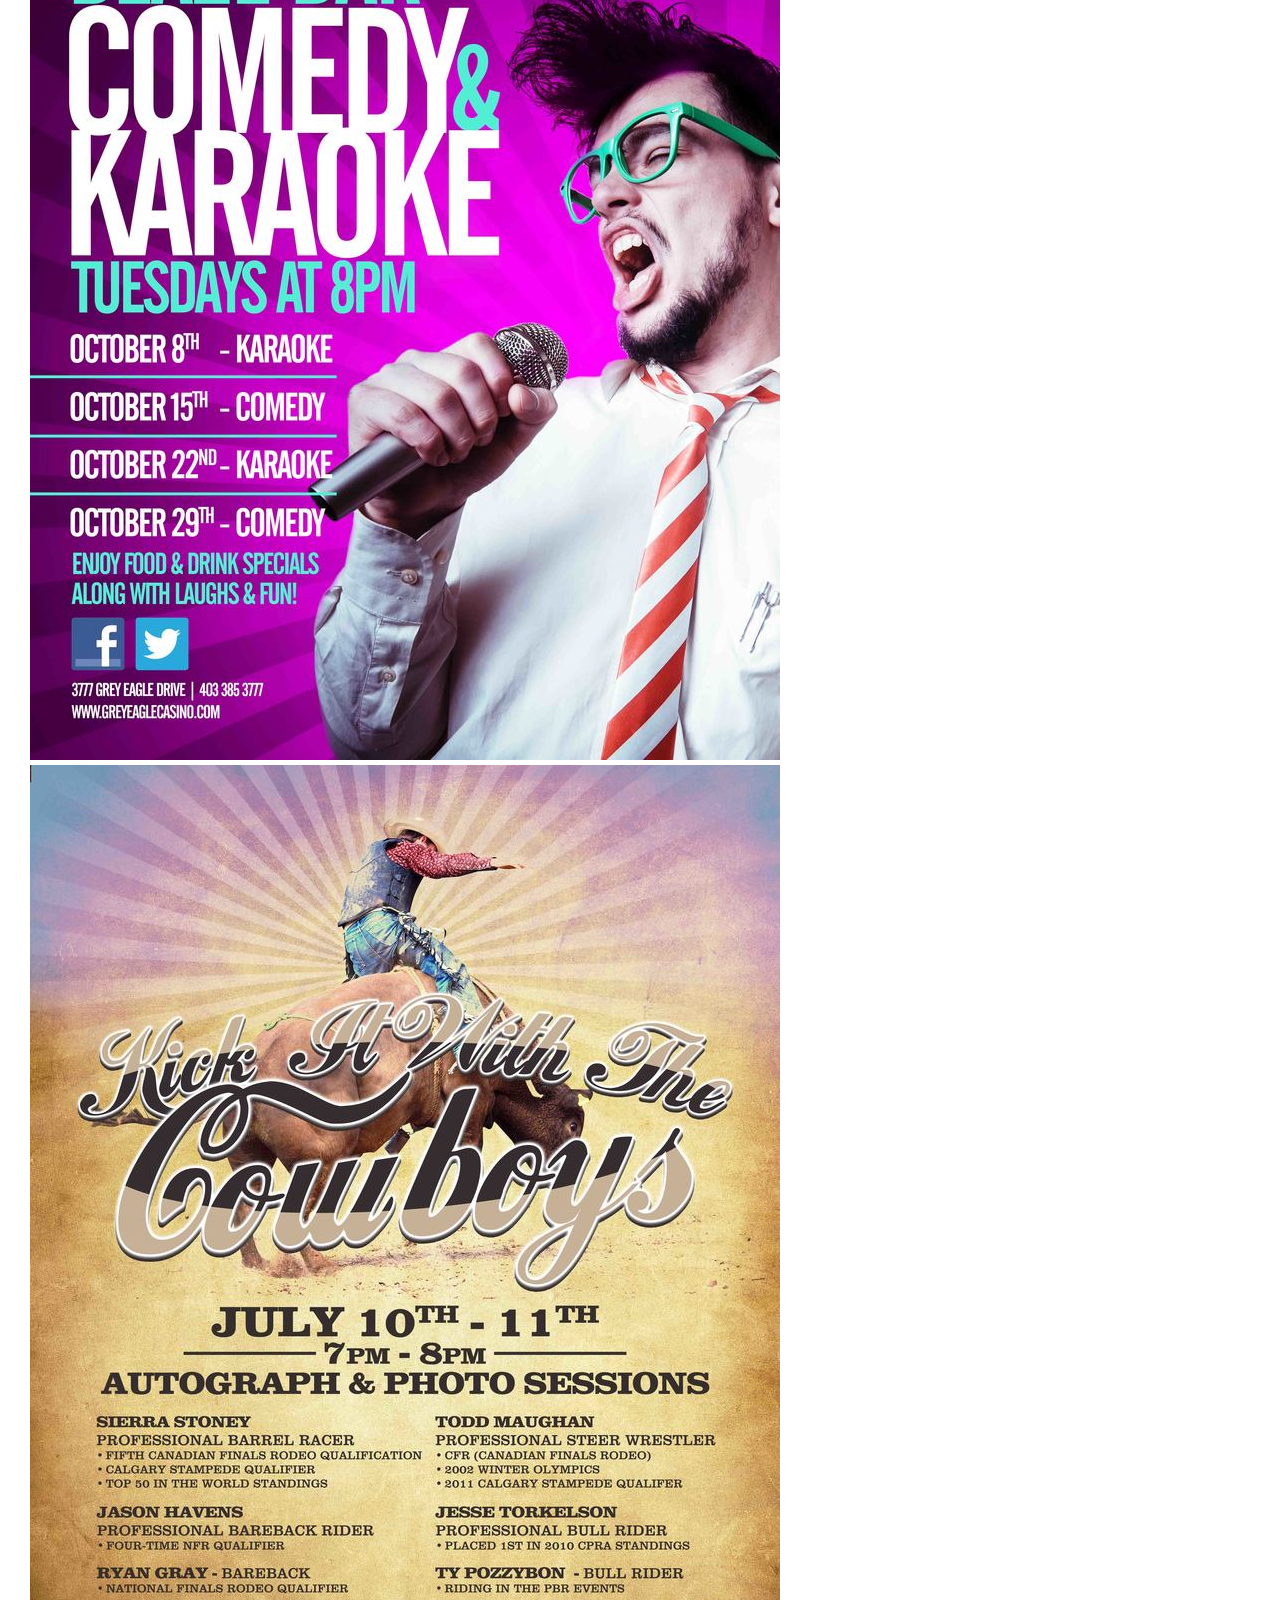
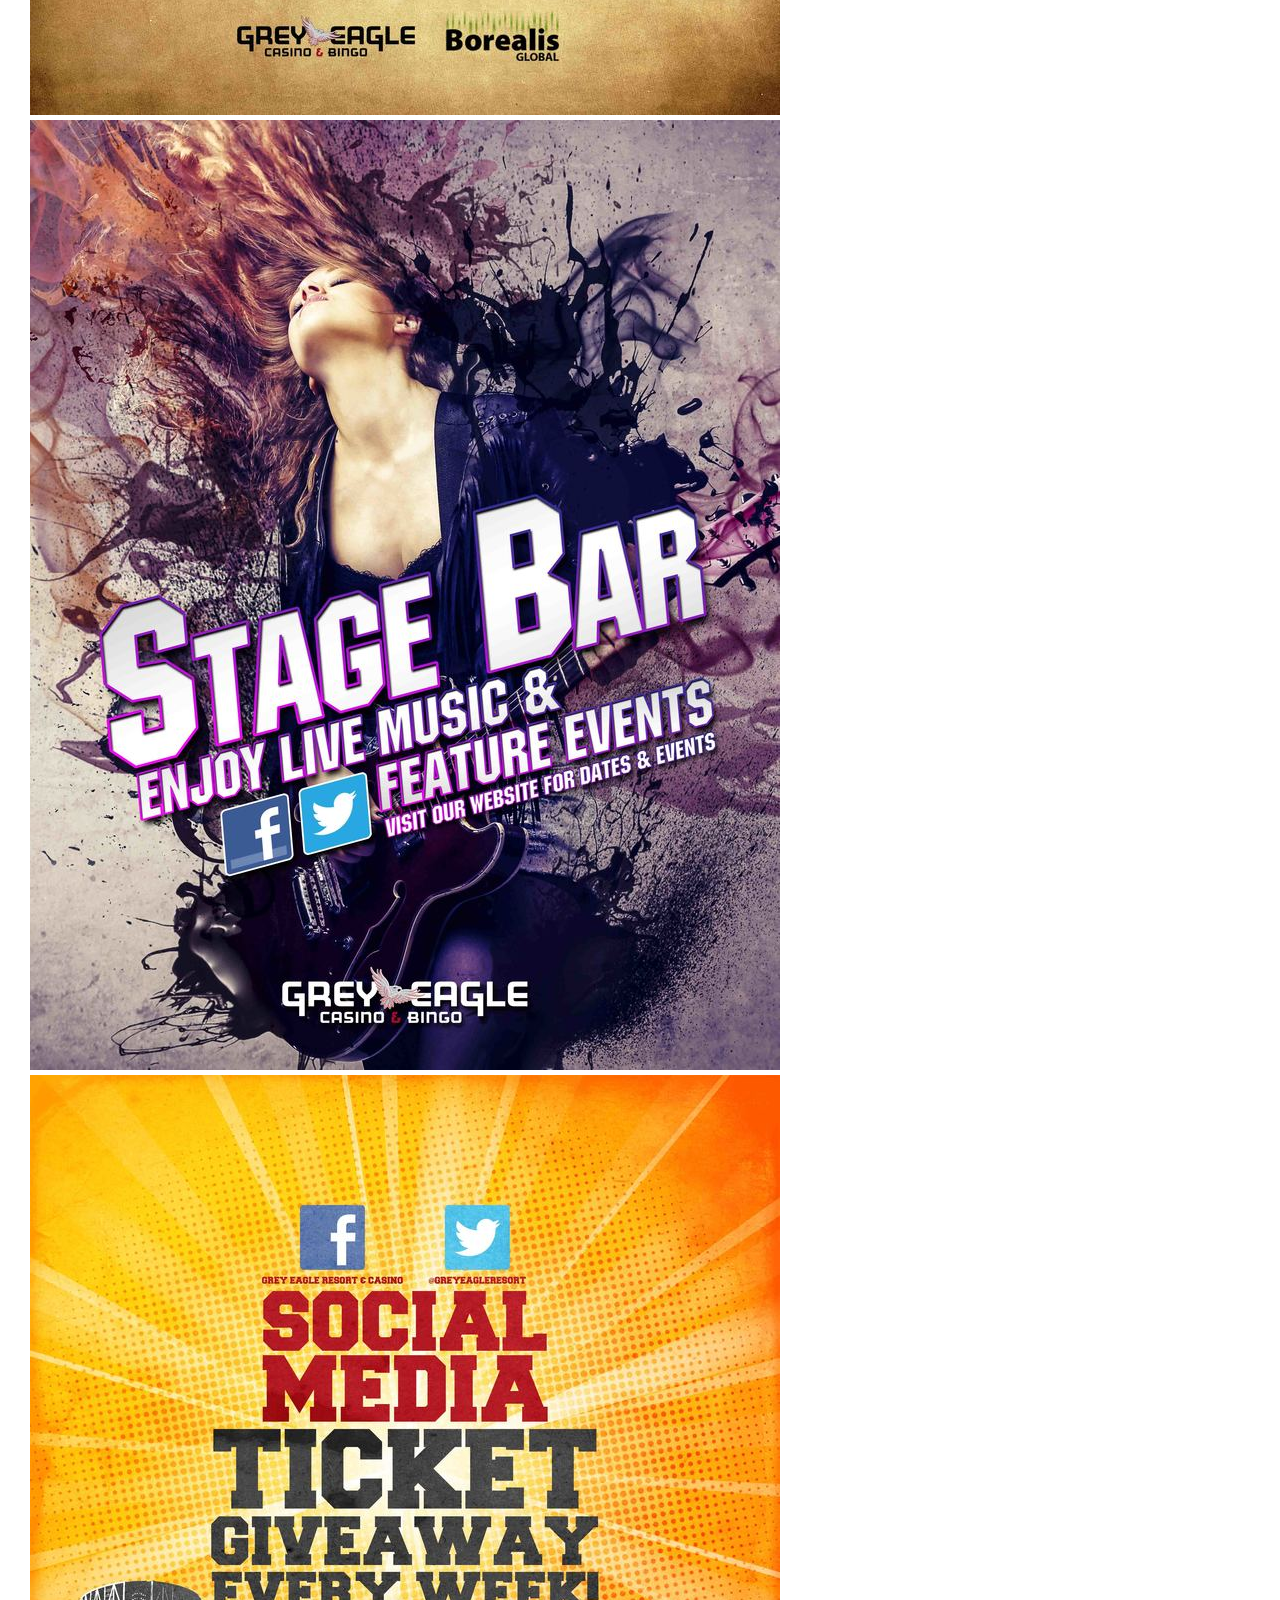
==== commit 3dd00f6e: "added favicon to work" ====
--- a/work.html
+++ b/work.html
@@ -6,8 +6,9 @@
     <title>My Work | Offset Design</title>
     <meta name="description" content="">
     <meta name="viewport" content="width=device-width, initial-scale=1">
+    <link rel="icon" type="image/jpg" href="./images/faviconOffsetDesign.jpg">
     <link rel="preconnect" href="https://fonts.gstatic.com">
-    <link href="https://fonts.googleapis.com/css2?family=Abel&family=Bebas+Neue&family=Montserrat:wght@700&display=swap" rel="stylesheet">
+    <link href="https://fonts.googleapis.com/css2?family=Abel&family=Bebas+Neue&family=Montserrat:wght@700&family=Pathway+Gothic+One&display=swap" rel="stylesheet">
     <link rel="stylesheet" href="style-work.css">
   </head>
   <body>
@@ -27,94 +28,61 @@
     <!-- BRAND IDENTITY SECTION -->
     <div class="spacer" id="brand-identity"></div>
     <section class="brand-identity">
-      <div class="row">
-        <div class="content">
-
-          <div class="gallery-item">
-            <div class="image">
-              <img src="./images/work/brandC.jpg" alt="">
-            </div>
-          </div>
-          <div class="gallery-item h-2">
-            <div class="image">
-              <img src="./images/work/brandCalgaryChinatown.jpg" alt="">
-            </div>
-          </div>
-          <div class="gallery-item">
-            <div class="image">
-              <img src="./images/work/brandDiablosBarGrill.jpg" alt="">
-            </div>
-          </div>
-          <div class="gallery-item">
-            <div class="image">
-              <img src="./images/work/brandGlobalDirectFoods.jpg" alt="">
-            </div>
-          </div>
-          <div class="gallery-item">
-            <div class="image">
-              <img src="./images/work/brandAutogarage.jpg" alt="">
-            </div>
-          </div>
-          <div class="gallery-item w-2">
-            <div class="image">
-              <img src="./images/work/brandInnoGreen.jpg" alt="">
-            </div>
-          </div>
-          <div class="gallery-item">
-            <div class="image">
-              <img src="./images/work/brandSuncoastEnclosures.jpg" alt="">
-            </div>
-          </div>
-          <div class="gallery-item h-2">
-            <div class="image">
-              <img src="./images/work/brandJuncture2.jpg" alt="">
-            </div>
-          </div>
-          <div class="gallery-item">
-            <div class="image">
-              <img src="./images/work/brandJuncture.jpg" alt="">
-            </div>
-          </div>
-          <div class="gallery-item">
-            <div class="image">
-              <img src="./images/work/brandJuncture3.jpg" alt="">
-            </div>
-          </div>
-          <div class="gallery-item">
-            <div class="image">
-              <img src="./images/work/brandNorthBlackfooWarriors.jpg" alt="">
-            </div>
-          </div>
-          <div class="gallery-item">
-            <div class="image">
-              <img src="./images/work/brandRobertNakane.jpg" alt="">
-            </div>
-          </div>
-          <div class="gallery-item">
-            <div class="image">
-              <img src="./images/work/brandSccefc.jpg" alt="">
-            </div>
-          </div>
-          <div class="gallery-item">
-            <div class="image">
-              <img src="./images/work/brandSerendipity.jpg" alt="">
-            </div>
-          </div>
-          <div class="gallery-item">
-            <div class="image">
-              <img src="./images/work/brandSouthEFreeks.jpg" alt="">
-            </div>
-          </div>
-          <div class="gallery-item w-2">
-            <div class="image">
-              <img src="./images/work/brandSquidArms.jpg" alt="">
-            </div>
-          </div>
-          
-        </div>
-        
-        <div class="titleColumnRight">
-          <h2 class="titleText">Brand Identity</h2>
+      <div class="title-header">
+        <h2 class="title-text">Brand Identity</h2>
+      </div>
+      <div class="content">
+        <div class="gallery-item">
+          <img src="./images/work/brandC.jpg" alt="">
+        </div>
+        <!-- h-2 -->
+        <div class="gallery-item"> 
+          <img src="./images/work/brandCalgaryChinatown.jpg" alt="">
+        </div>
+        <div class="gallery-item">
+          <img src="./images/work/brandDiablosBarGrill.jpg" alt="">
+        </div>
+        <div class="gallery-item">
+          <img src="./images/work/brandGlobalDirectFoods.jpg" alt="">
+        </div>
+        <div class="gallery-item">
+          <img src="./images/work/brandAutogarage.jpg" alt="">
+        </div>
+        <!-- w-2 -->
+        <div class="gallery-item">
+          <img src="./images/work/brandInnoGreen.jpg" alt="">
+        </div>
+        <div class="gallery-item">
+          <img src="./images/work/brandSuncoastEnclosures.jpg" alt="">
+        </div>
+        <!-- h-2 -->
+        <div class="gallery-item">
+          <img src="./images/work/brandJuncture2.jpg" alt="">
+        </div>
+        <div class="gallery-item">
+          <img src="./images/work/brandJuncture.jpg" alt="">
+        </div>
+        <div class="gallery-item">
+          <img src="./images/work/brandJuncture3.jpg" alt="">
+        </div>
+        <div class="gallery-item">
+          <img src="./images/work/brandNorthBlackfooWarriors.jpg" alt="">
+        </div>
+        <div class="gallery-item">
+          <img src="./images/work/brandRobertNakane.jpg" alt="">
+        </div>
+        <div class="gallery-item">
+          <img src="./images/work/brandSccefc.jpg" alt="">
+        </div>
+        <div class="gallery-item">
+          <img src="./images/work/brandSerendipity.jpg" alt="">
+        </div>
+        <div class="gallery-item">
+          <img src="./images/work/brandSouthEFreeks.jpg" alt="">
+        </div>
+        <!-- w-2 -->
+        <div class="gallery-item">
+          <img src="./images/work/brandSquidArms.jpg" alt="">
         </div>
       </div>
     </section>
@@ -122,98 +90,170 @@
     <!-- DESIGN AND PRINT SECTION -->
     <div class="spacer" id="design-and-print"></div>
     <section class="design-and-print">
-      <div class="row">
-        <div class="content">
-
-          <div class="gallery-item">
-            <div class="image">
-              <img src="./images/work/designGlenmoreAudi.jpg" alt="">
-            </div>
-          </div>
-          <div class="gallery-item">
-            <div class="image">
-              <img src="./images/work/designGlenmoreAudi2.jpg" alt="">
-            </div>
-          </div>
-          <div class="gallery-item">
-            <div class="image">
-              <img src="./images/work/designGlenmoreAudi3.jpg" alt="">
-            </div>
-          </div>
-          <div class="gallery-item">
-            <div class="image">
-              <img src="./images/work/designGreyEagle.jpg" alt="">
-            </div>
-          </div>
-          <div class="gallery-item">
-            <div class="image">
-              <img src="./images/work/designTeamKoe.jpg" alt="">
-            </div>
-          </div>
-          <div class="gallery-item">
-            <div class="image">
-              <img src="./images/work/designGreyEagle2.jpg" alt="">
-            </div>
-          </div>
-          <div class="gallery-item">
-            <div class="image">
-              <img src="./images/work/designGreyEagle3.jpg" alt="">
-            </div>
-          </div>
-          <div class="gallery-item">
-            <div class="image">
-              <img src="./images/work/designGreyEagle4.jpg" alt="">
-            </div>
-          </div>
-          <div class="gallery-item">
-            <div class="image">
-              <img src="./images/work/designGreyEagle5.jpg" alt="">
-            </div>
-          </div>
-          <div class="gallery-item">
-            <div class="image">
-              <img src="./images/work/designImpactBoxing.jpg" alt="">
-            </div>
-          </div>
-          <div class="gallery-item">
-            <div class="image">
-              <img src="./images/work/designJubilee.jpg" alt="">
-            </div>
-          </div>
-          <div class="gallery-item">
-            <div class="image">
-              <img src="./images/work/designSccefc.jpg" alt="">
-            </div>
-          </div>
-          <div class="gallery-item">
-            <div class="image">
-              <img src="./images/work/designScoAndEle.jpg" alt="">
-            </div>
-          </div>
-          <div class="gallery-item">
-            <div class="image">
-              <img src="./images/work/designOffsetDesign.jpg" alt="">
-            </div>
-          </div>
-          <div class="gallery-item">
-            <div class="image">
-              <img src="./images/work/designAlisonAndJoshua.jpg" alt="">
-            </div>
-          </div>
-          <div class="gallery-item">
-            <div class="image">
-              <img src="./images/work/designFifthAndFifth.jpg" alt="">
-            </div>
-          </div>
-          
-          
-        </div>
-        
-        <div class="titleColumnRight">
-          <h2 class="titleText">Design and Print</h2>
-        </div>
-      </div>
-    </section>
+      <div class="title-header">
+        <h2 class="title-text">Design and Print</h2>
+      </div>
+      <div class="content">
+        <div class="gallery-item">
+          <img src="./images/work/designOffsetDesign.jpg" alt="">
+        </div>
+        <div class="gallery-item">
+          <img src="./images/work/designFifthAndFifth.jpg" alt="">
+        </div>
+        <div class="gallery-item">
+          <img src="./images/work/designAlisonAndJoshua.jpg" alt="">
+        </div>
+        <div class="gallery-item">
+          <img src="./images/work/designGlenmoreAudi3.jpg" alt="">
+        </div>
+        <div class="gallery-item">
+          <img src="./images/work/designGlenmoreAudi.jpg" alt="">
+        </div>
+        <div class="gallery-item">
+          <img src="./images/work/designGlenmoreAudi2.jpg" alt="">
+        </div>
+        <div class="gallery-item">
+          <img src="./images/work/designGreyEagle.jpg" alt="">
+        </div>
+        <div class="gallery-item">
+          <img src="./images/work/designGreyEagle2.jpg" alt="">
+        </div>
+        <div class="gallery-item">
+          <img src="./images/work/designGreyEagle3.jpg" alt="">
+        </div>
+        <div class="gallery-item">
+          <img src="./images/work/designGreyEagle4.jpg" alt="">
+        </div>
+        <div class="gallery-item">
+          <img src="./images/work/designGreyEagle5.jpg" alt="">
+        </div>
+        <div class="gallery-item">
+          <img src="./images/work/designImpactBoxing.jpg" alt="">
+        </div>
+        <div class="gallery-item">
+          <img src="./images/work/designJubilee.jpg" alt="">
+        </div>
+        <div class="gallery-item">
+          <img src="./images/work/designSccefc.jpg" alt="">
+        </div>
+        <div class="gallery-item">
+          <img src="./images/work/designScoAndEle.jpg" alt="">
+        </div>
+        <div class="gallery-item">
+          <img src="./images/work/designTeamKoe.jpg" alt="">
+        </div>
+      </div>
+    </section>
+
+    <!-- LARGE FORMAT SECTION -->
+    <div class="spacer" id="large-format"></div>
+    <section class="large-format">
+      <div class="title-header">
+        <h2 class="title-text">Large Format</h2>
+      </div>
+      <div class="content">
+        <div class="gallery-item">
+          <img src="./images/work/large953.jpg" alt="">
+        </div>
+        <div class="gallery-item">
+          <img src="./images/work/large953-2.jpg" alt="">
+        </div>
+        <div class="gallery-item">
+          <img src="./images/work/largeAlbertaChildrensHospital.jpg" alt="">
+        </div>
+        <div class="gallery-item">
+          <img src="./images/work/largeAlbertaChildrensHospital2.jpg" alt="">
+        </div>
+        <div class="gallery-item">
+          <img src="./images/work/largeElevator.jpg" alt="">
+        </div>
+        <div class="gallery-item">
+          <img src="./images/work/largeGlenmoreAudi.jpg" alt="">
+        </div>
+        <div class="gallery-item">
+          <img src="./images/work/largeGlenmoreAudi2.jpg" alt="">
+        </div>
+        <div class="gallery-item">
+          <img src="./images/work/largeGWLRealty.jpg" alt="">
+        </div>
+        <div class="gallery-item">
+          <img src="./images/work/largeGWLRealty2.jpg" alt="">
+        </div>
+        <div class="gallery-item">
+          <img src="./images/work/largeGWLRealty3.jpg" alt="">
+        </div>
+        <div class="gallery-item">
+          <img src="./images/work/largeGWLRealty4.jpg" alt="">
+        </div>
+        <div class="gallery-item">
+          <img src="./images/work/largeHusky.jpg" alt="">
+        </div>
+        <div class="gallery-item">
+          <img src="./images/work/largeMaidForADay.jpg" alt="">
+        </div>
+        <div class="gallery-item">
+          <img src="./images/work/largeMcCain.jpg" alt="">
+        </div>
+      </div>
+    </section>
+
+    <!-- DIGITAL MEDIA SECTION -->
+    <div class="spacer" id="digital-media"></div>
+    <section class="digital-media">
+      <div class="title-header">
+        <h2 class="title-text">Digital Media</h2>
+      </div>
+      <div class="content">
+        <div class="gallery-item">
+          <img src="./images/work/digitalBrigetteLacquette.jpg" alt="">
+        </div>
+        <div class="gallery-item">
+          <img src="./images/work/digitalClover.jpg" alt="">
+        </div>
+        <div class="gallery-item">
+          <img src="./images/work/digitalCOE.jpg" alt="">
+        </div>
+        <div class="gallery-item">
+          <img src="./images/work/digitalCOE2.jpg" alt="">
+        </div>
+        <div class="gallery-item">
+          <img src="./images/work/digitalCOE3.jpg" alt="">
+        </div>
+        <div class="gallery-item">
+          <img src="./images/work/digitalCOE4.jpg" alt="">
+        </div>
+        <div class="gallery-item">
+          <img src="./images/work/digitalCOE5.jpg" alt="">
+        </div>
+        <div class="gallery-item">
+          <img src="./images/work/digitalCOE6.jpg" alt="">
+        </div>
+        <div class="gallery-item">
+          <img src="./images/work/digitalCOE7.jpg" alt="">
+        </div>
+        <div class="gallery-item">
+          <img src="./images/work/digitalCOE8.jpg" alt="">
+        </div>
+        <div class="gallery-item">
+          <img src="./images/work/digitalDilaynaBlackHorse.jpg" alt="">
+        </div>
+        <div class="gallery-item">
+          <img src="./images/work/digitalSuncoastEnclosures.jpg" alt="">
+        </div>
+        <div class="gallery-item">
+          <img src="./images/work/digitalUofAGreyCup.jpg" alt="">
+        </div>
+      </div>
+    </section>
+
+    <!-- FOOTER SECTION -->
+    <div class="spacer"></div>
+    <footer class="footer">
+      <a href="index.html" class="logo"><img src="./images/logoOffsetDesign-invert.png" alt=""></a>
+      <!-- <div class="menuToggle" onclick="toggleMenu();"></div> -->
+      <p>Copyright © 2020, Offset-Design. All rights reserved.</p>
+      <p class="createdBy">Website created by <span>jedwebdev</span></p>
+    </footer>
 
     <script src="" async defer></script>
   </body>
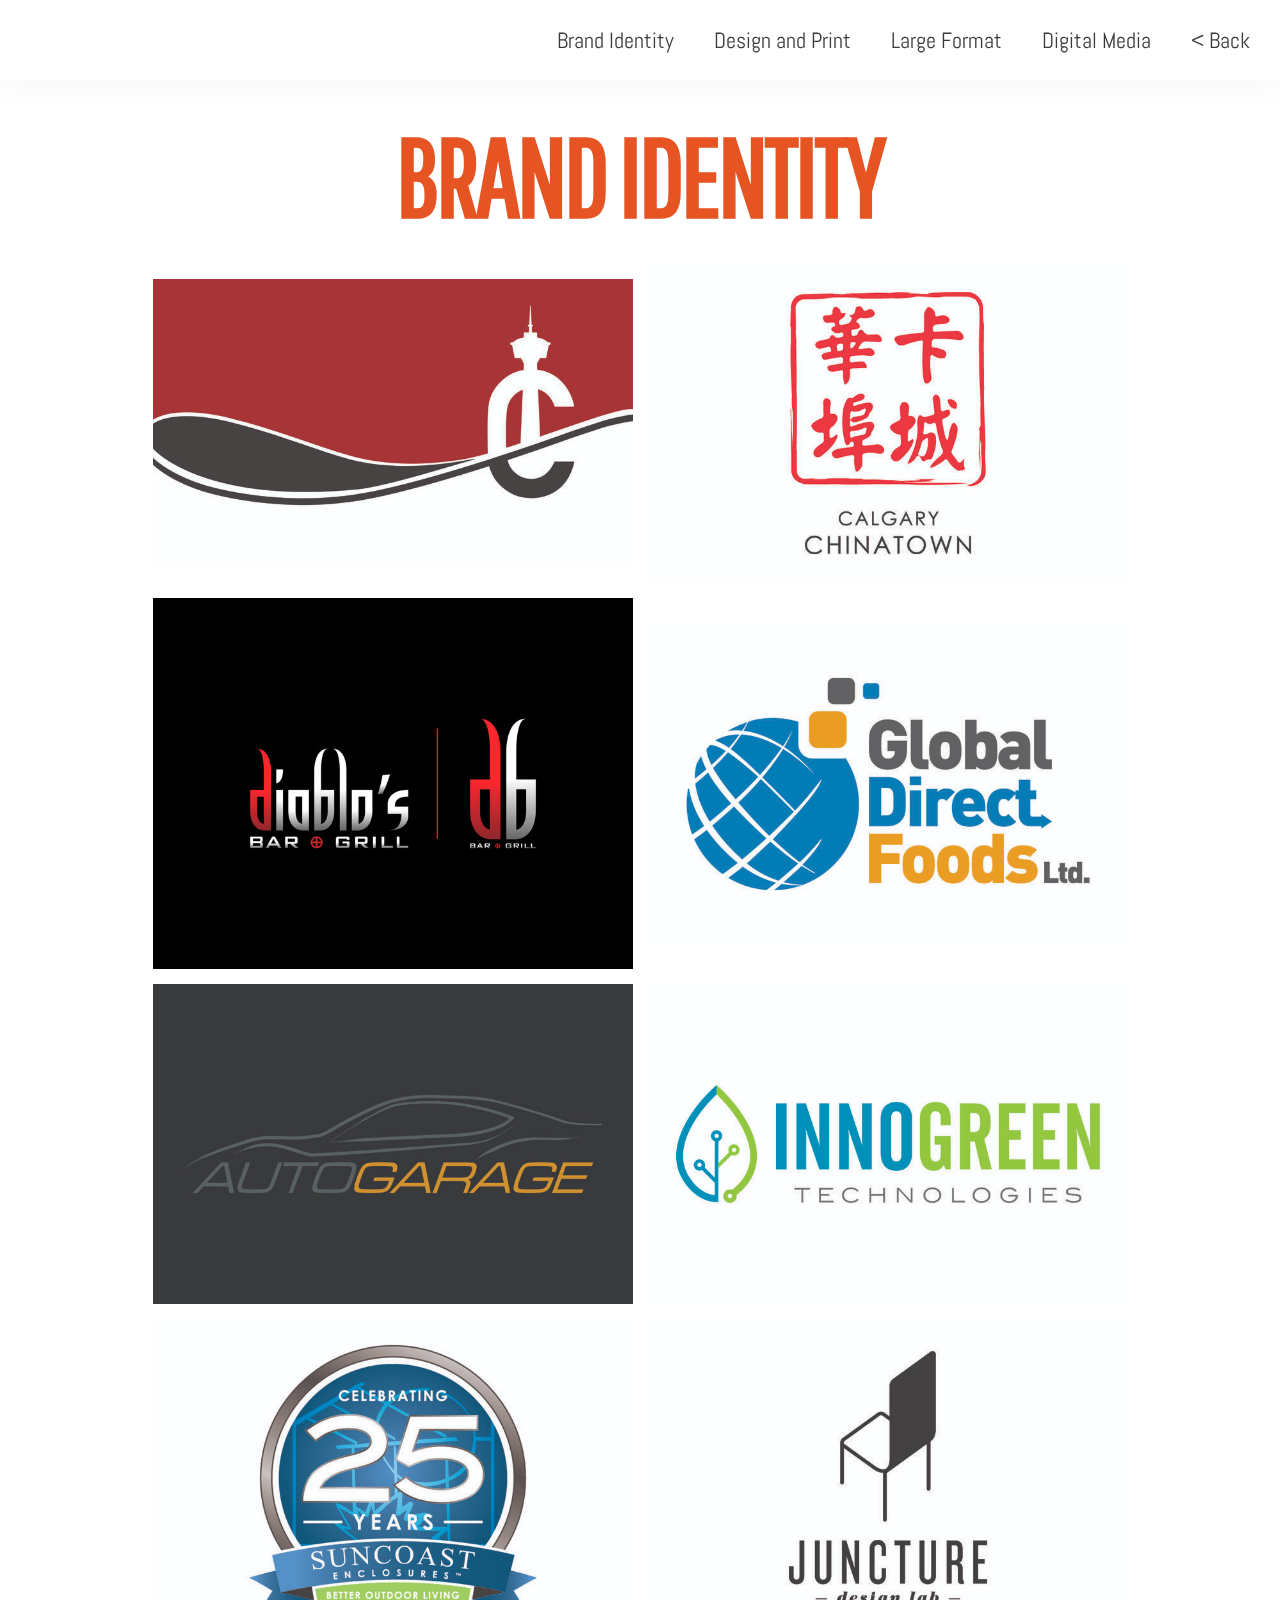
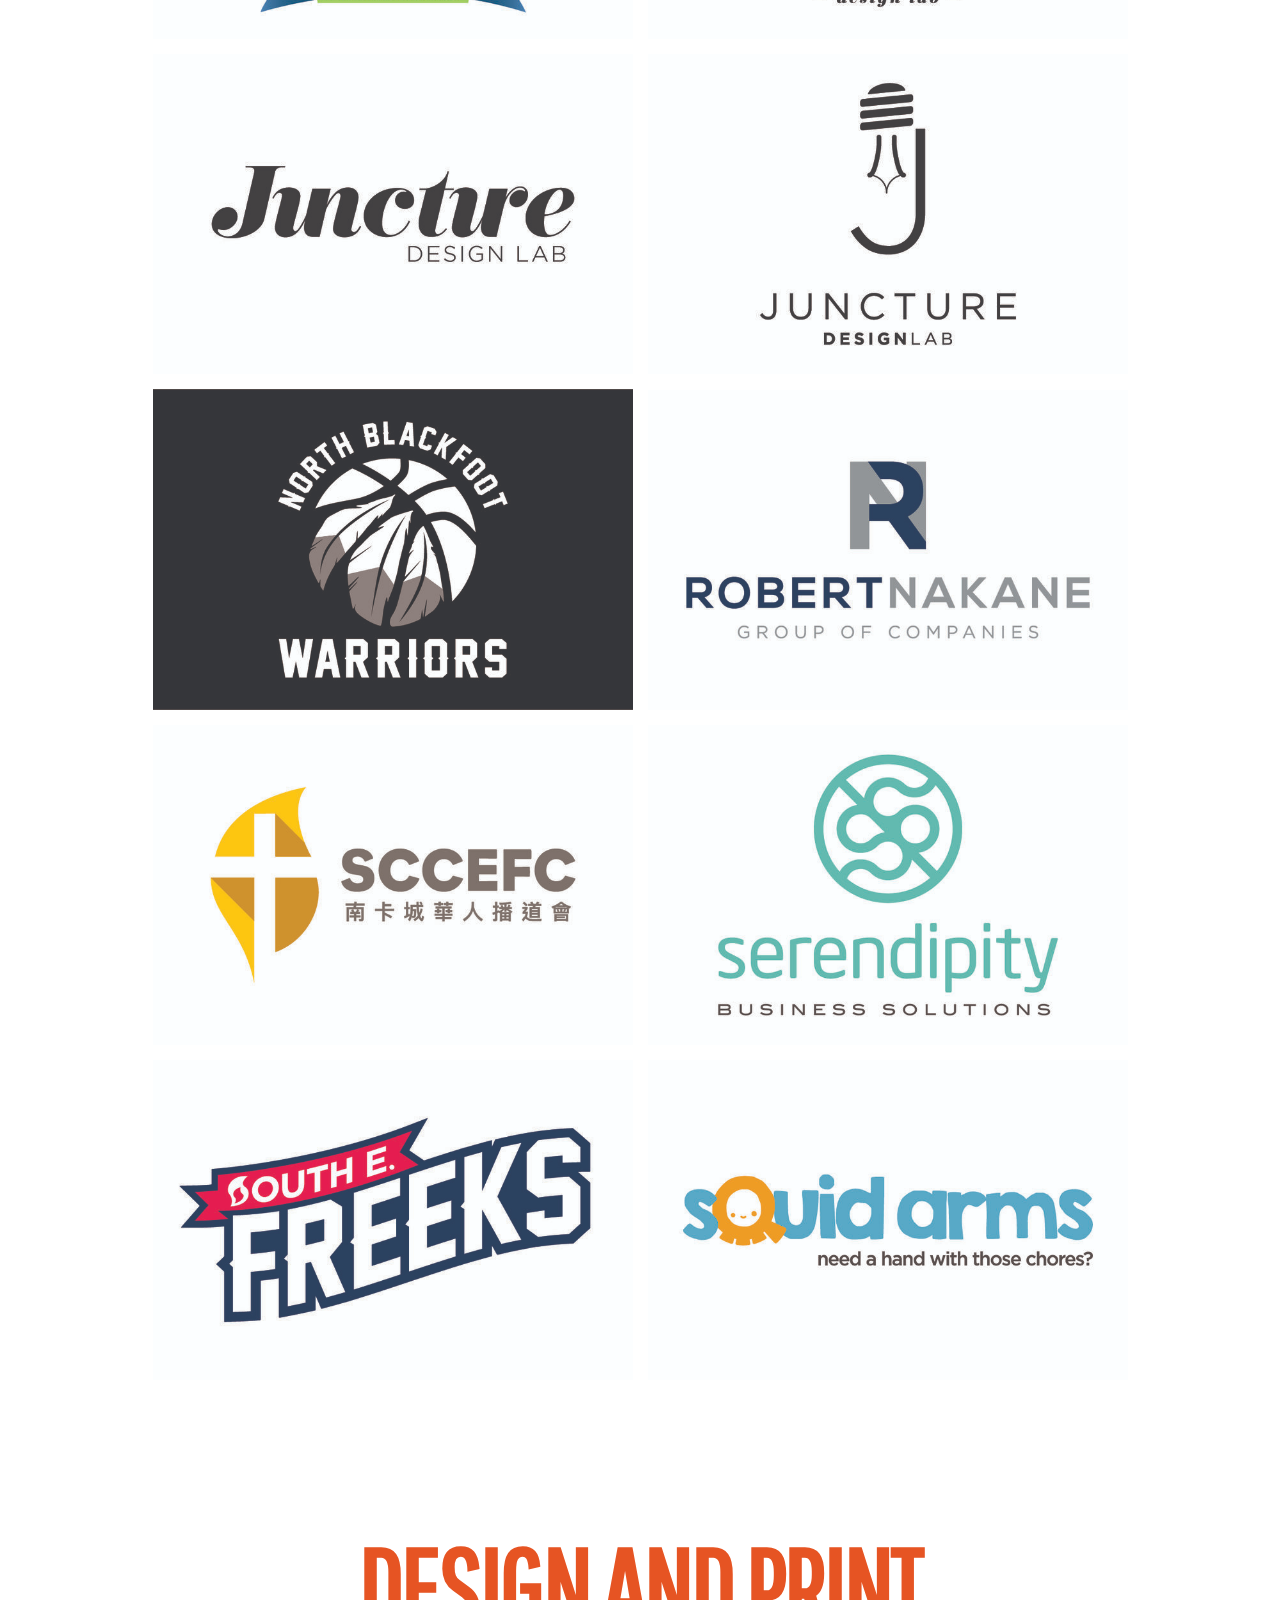
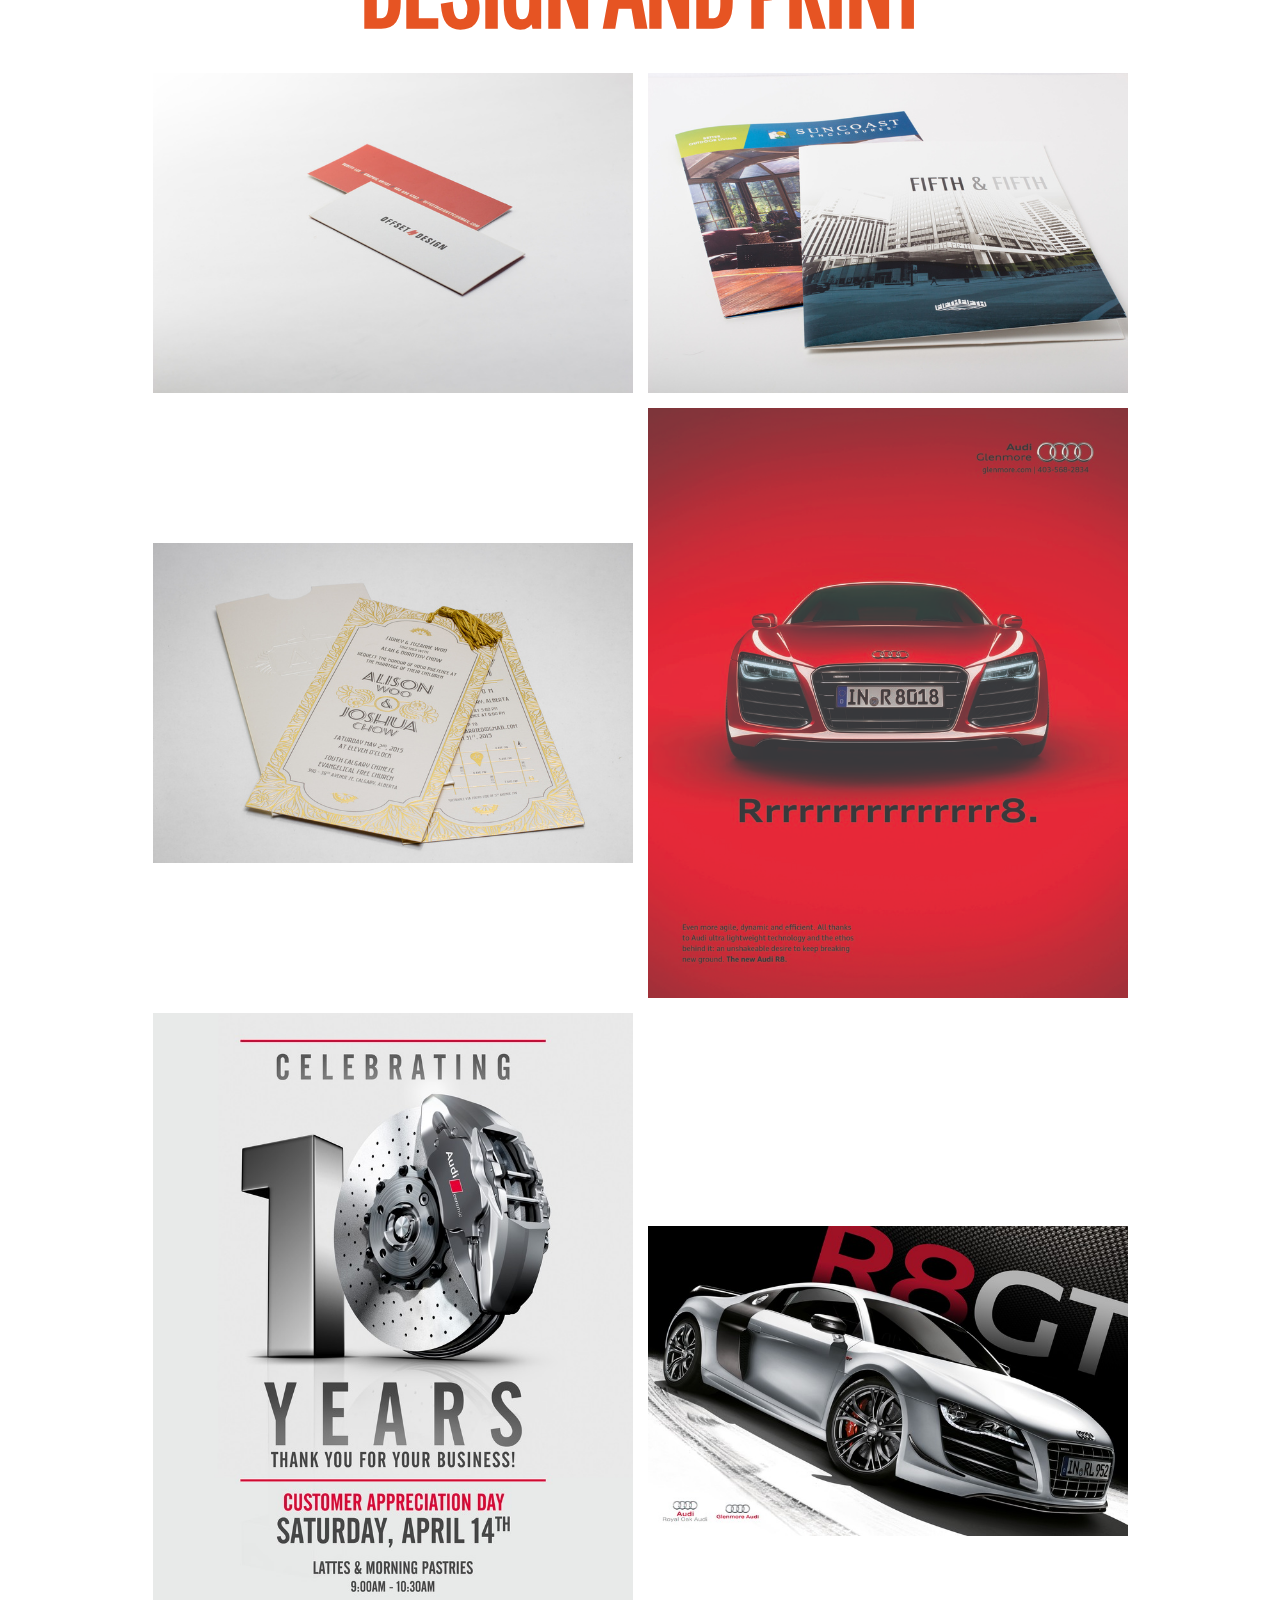
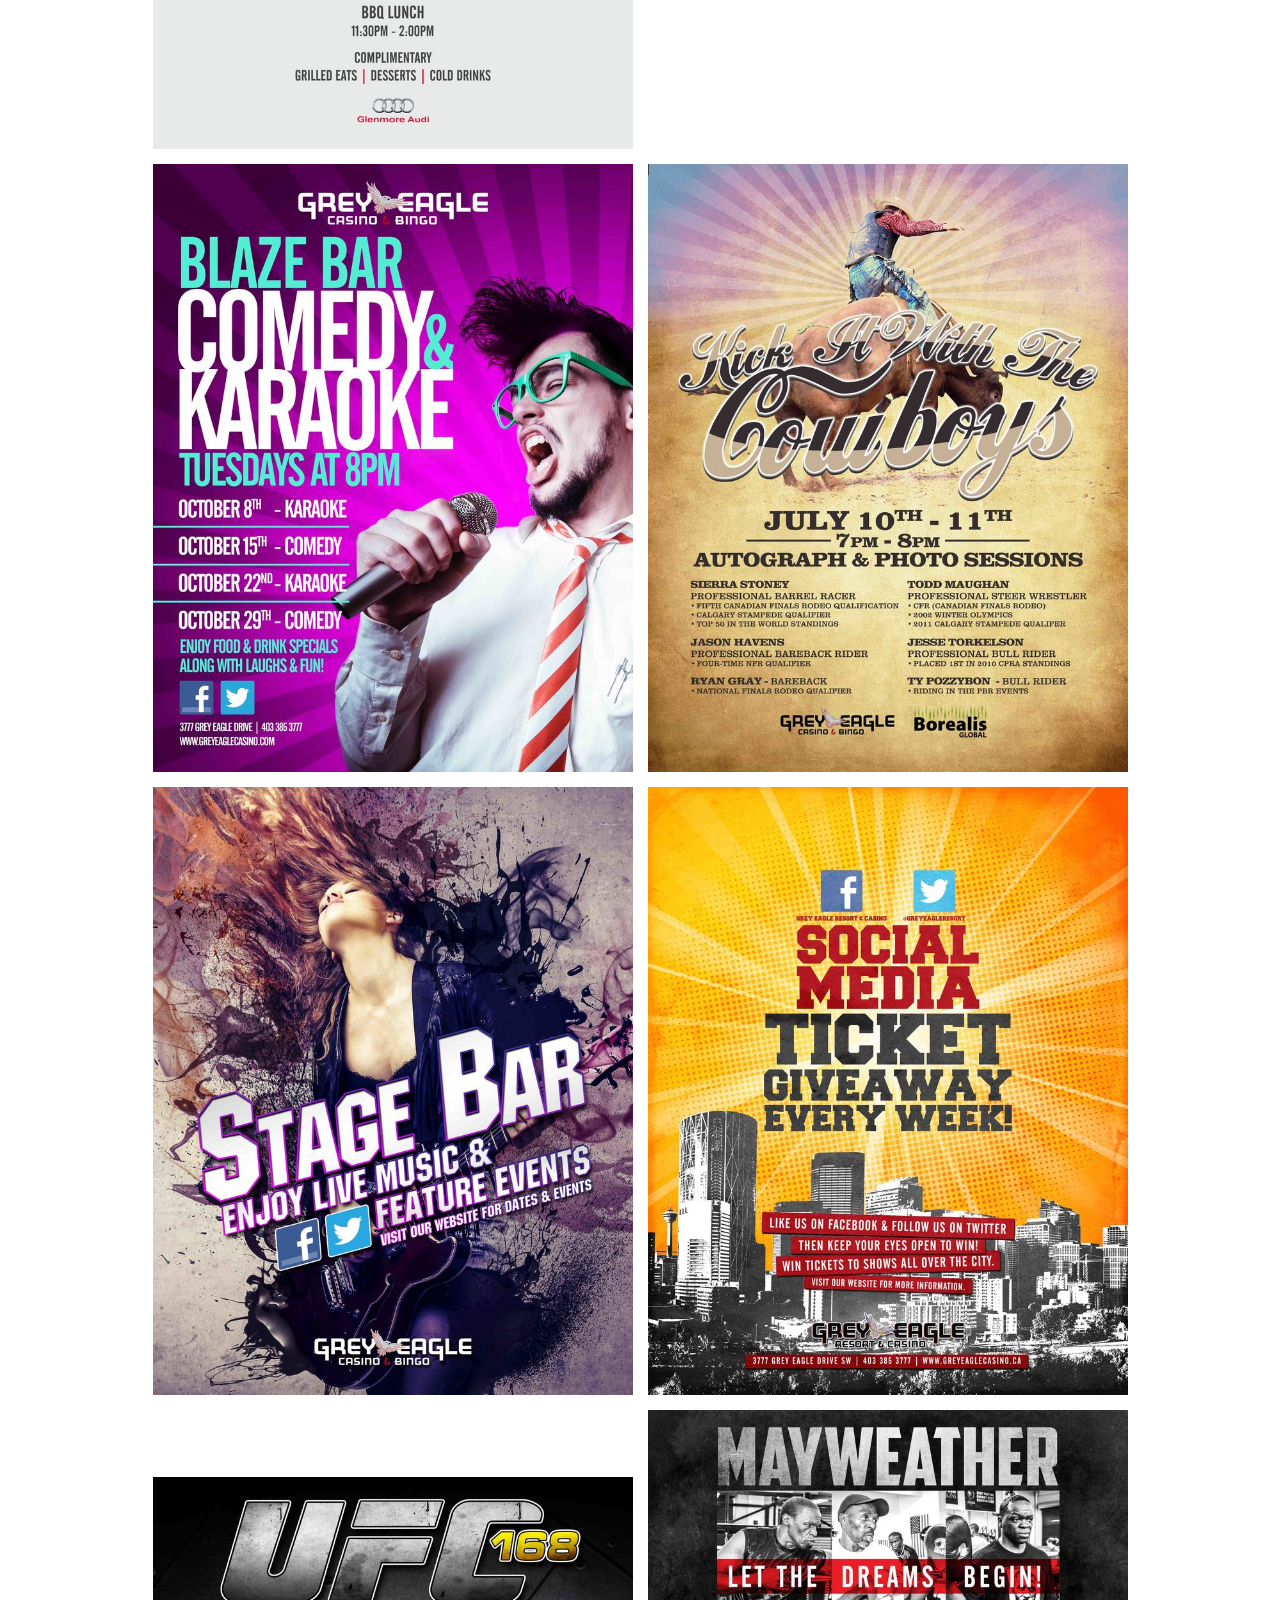
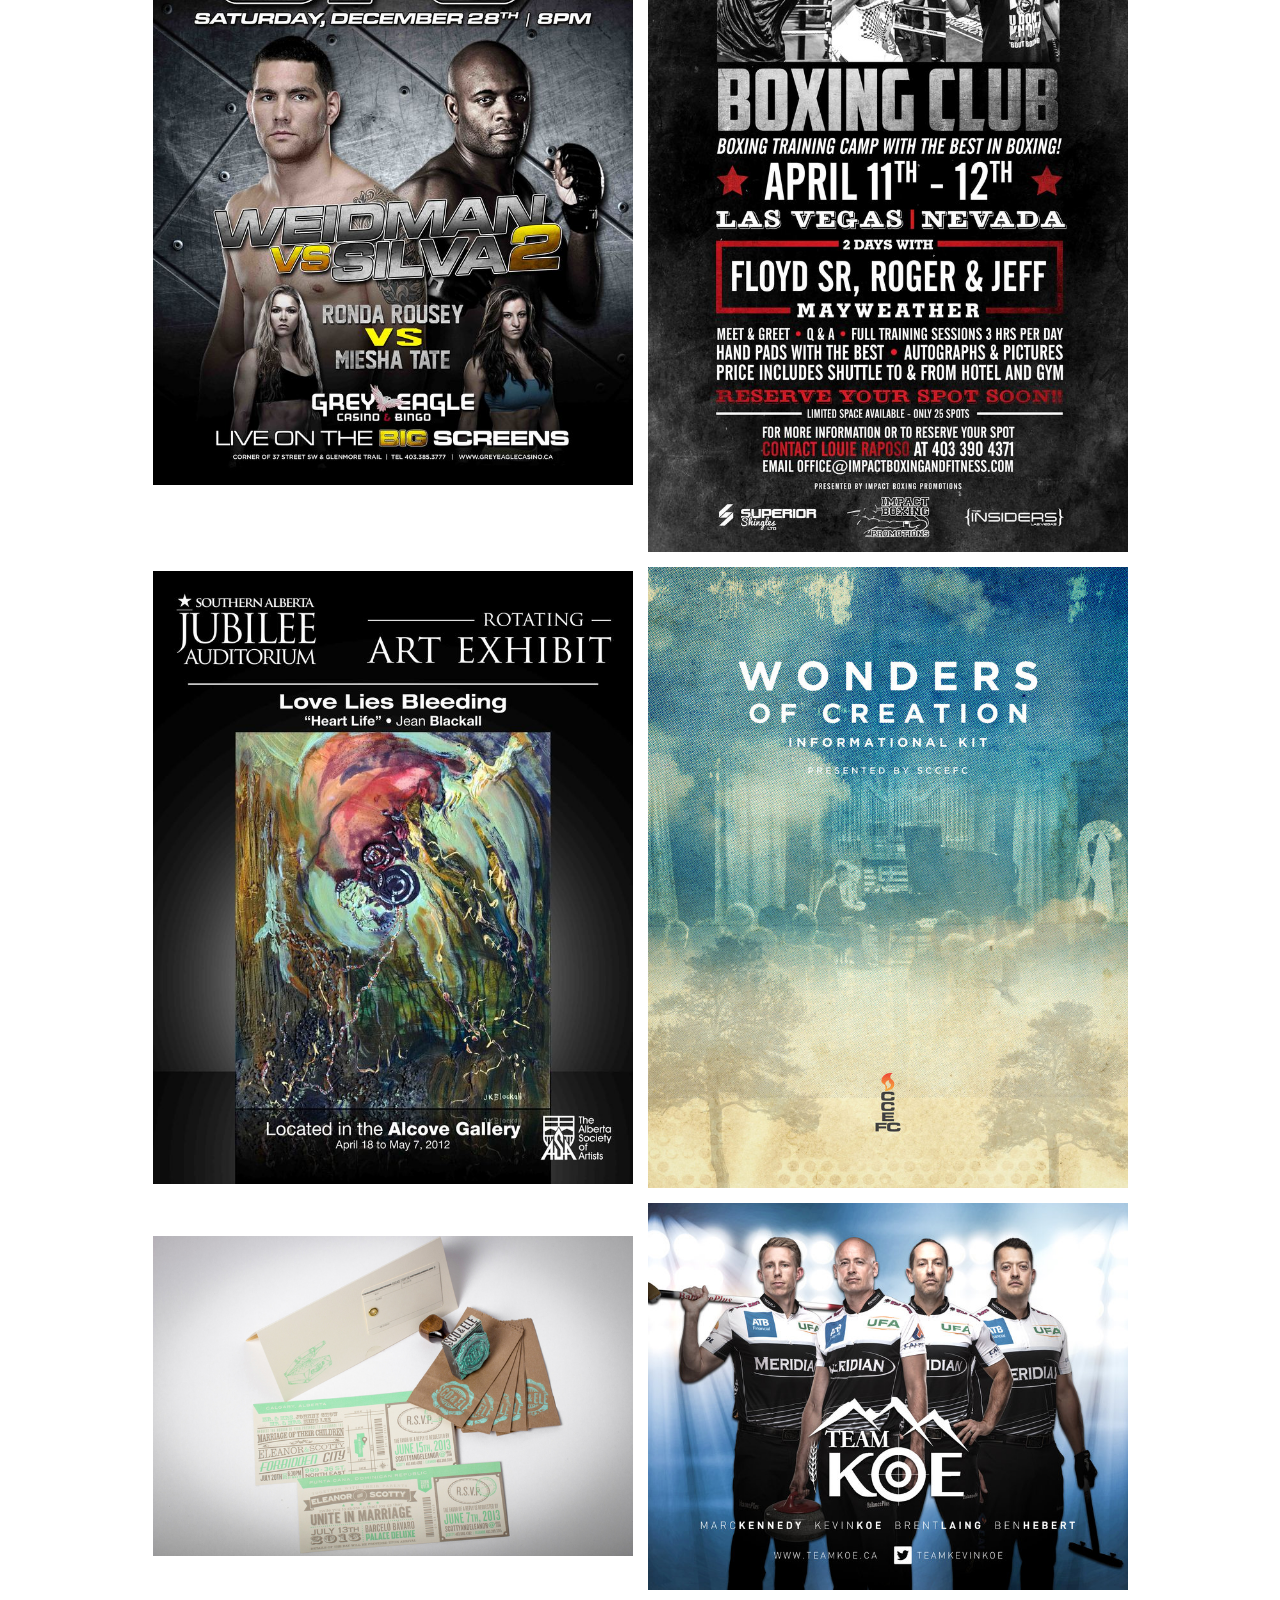
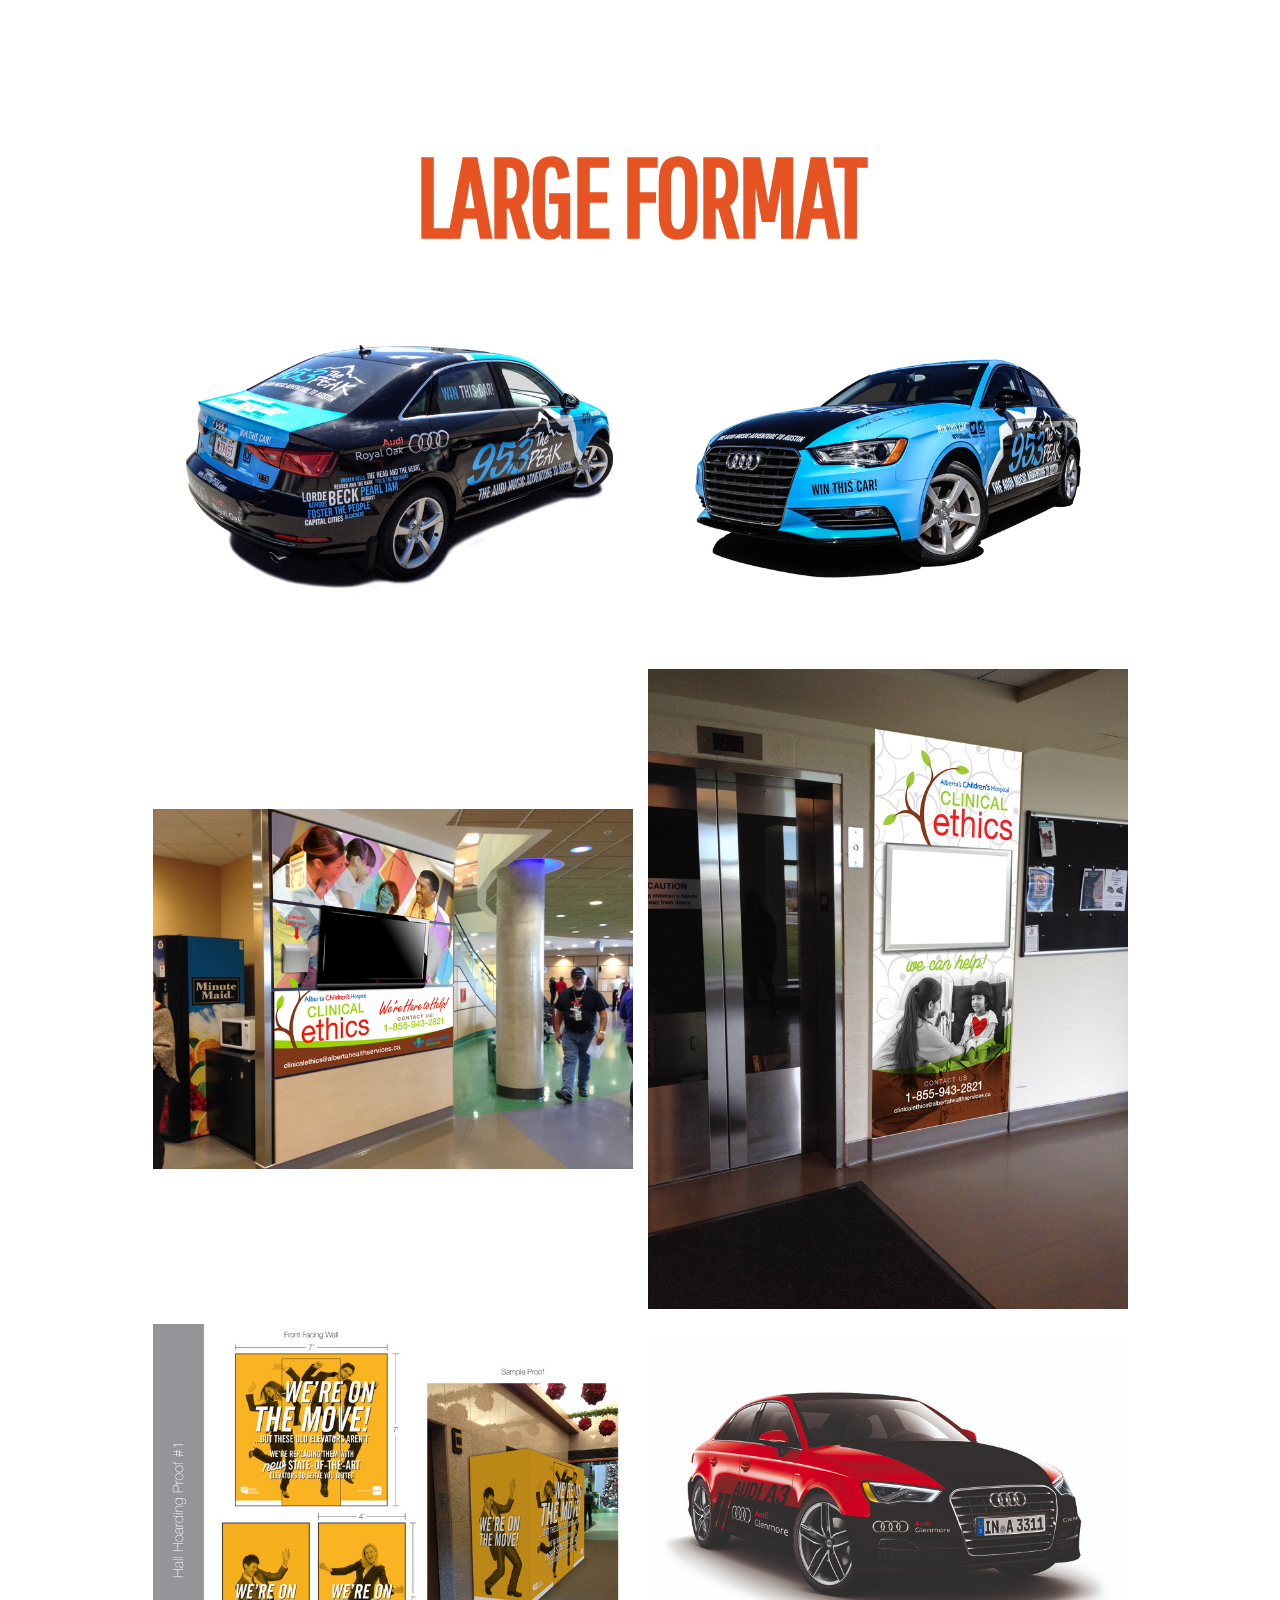
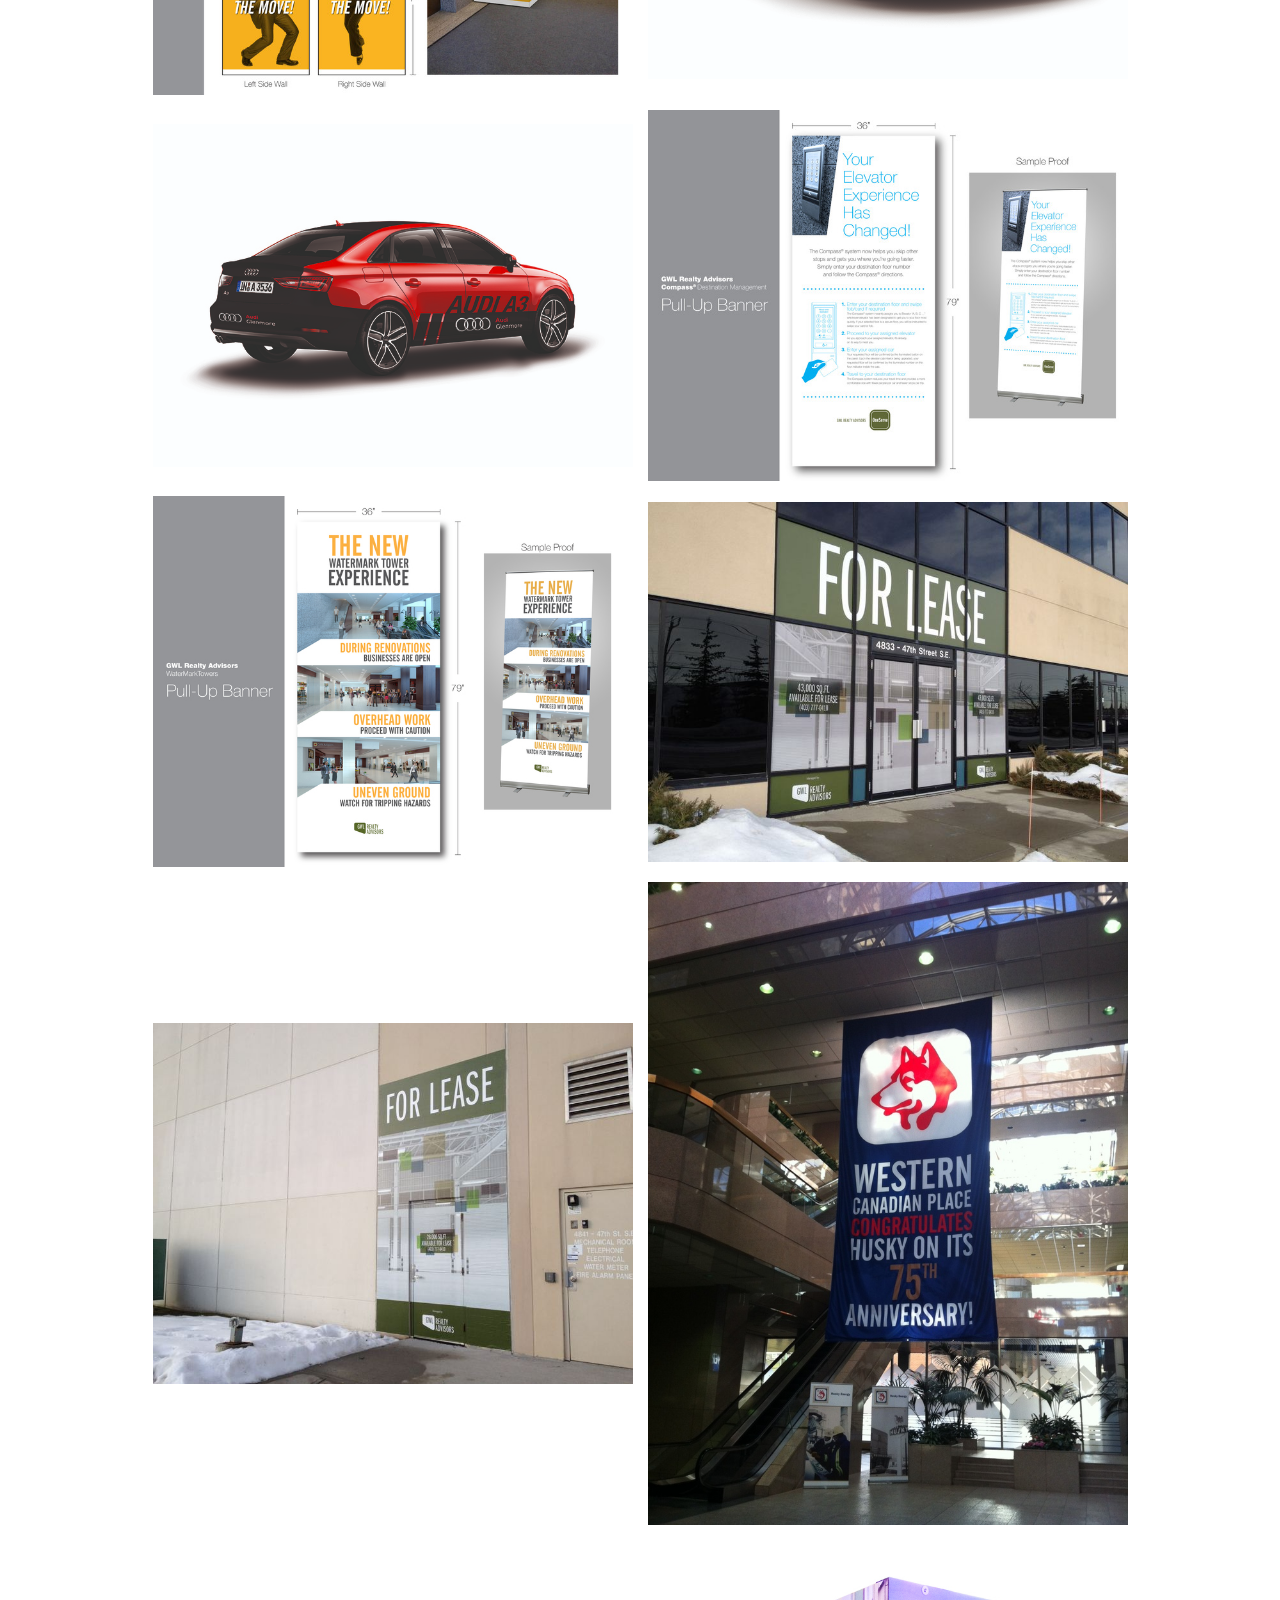
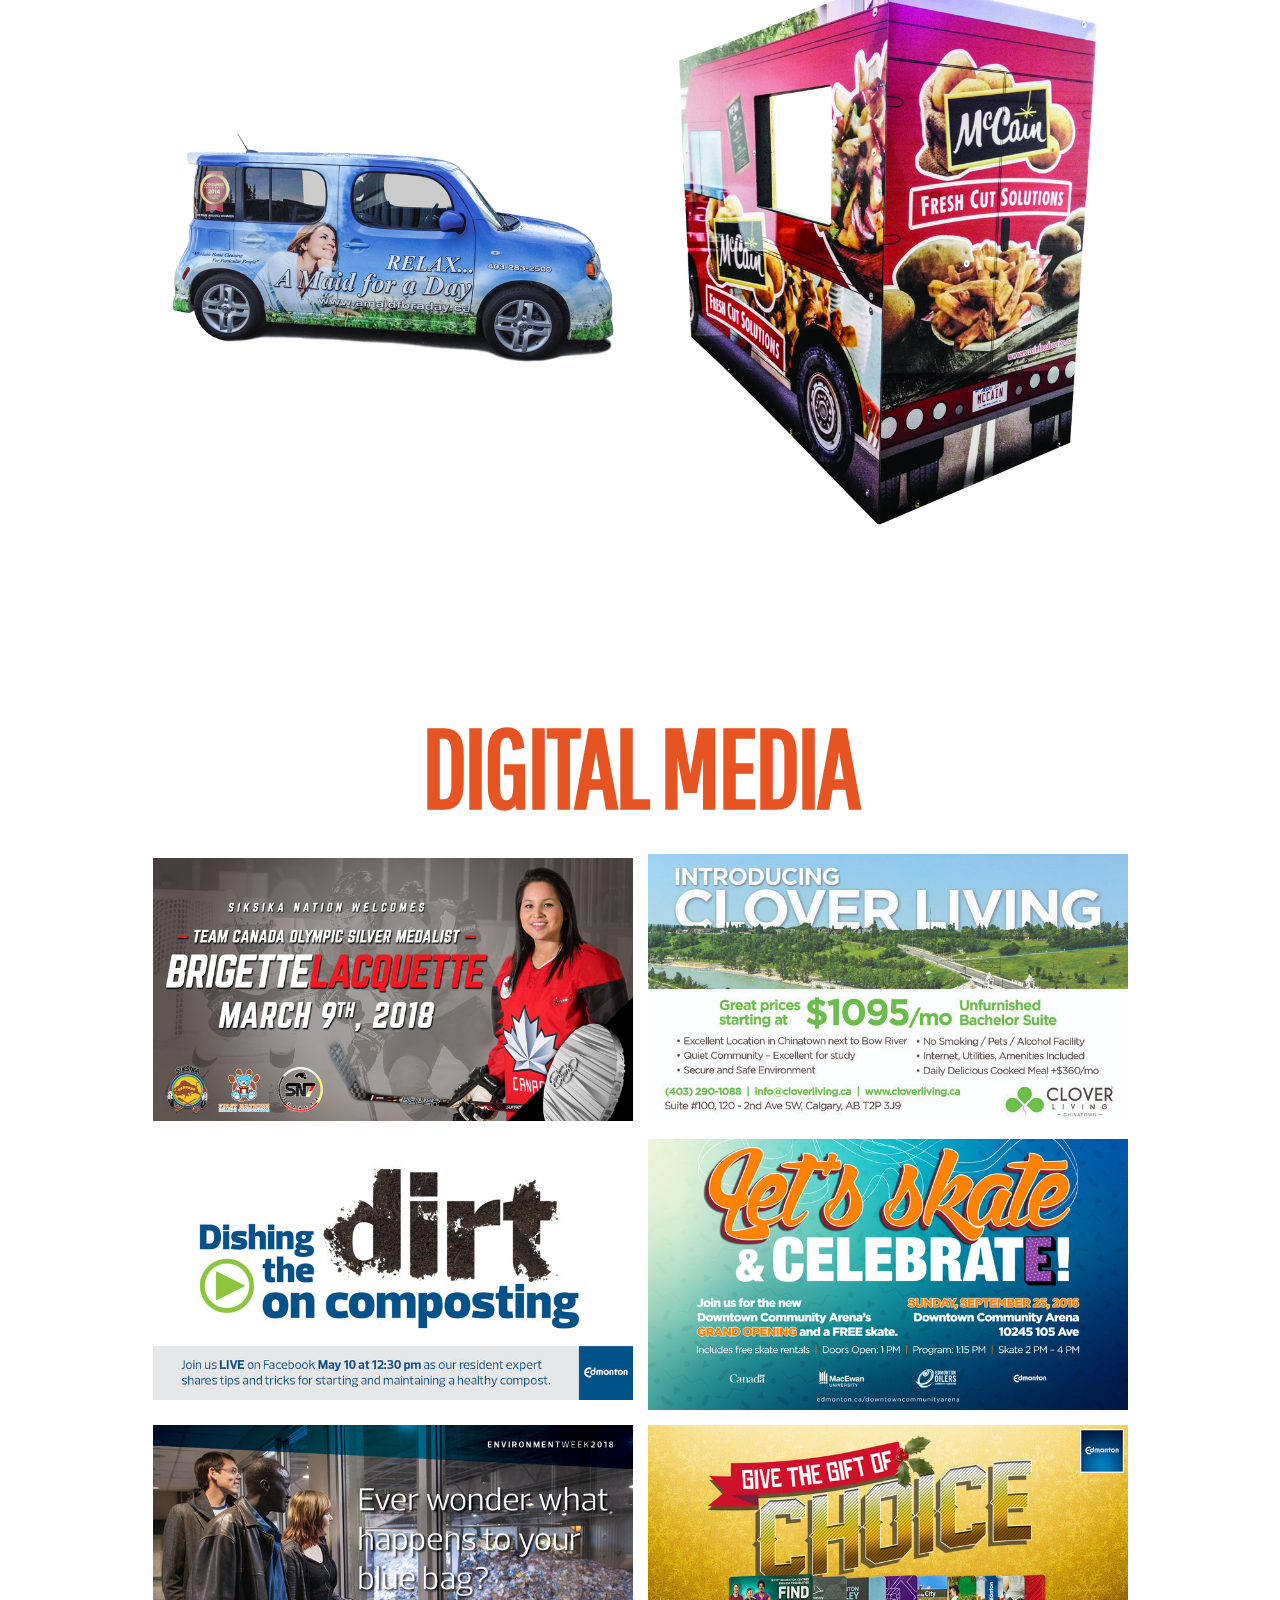
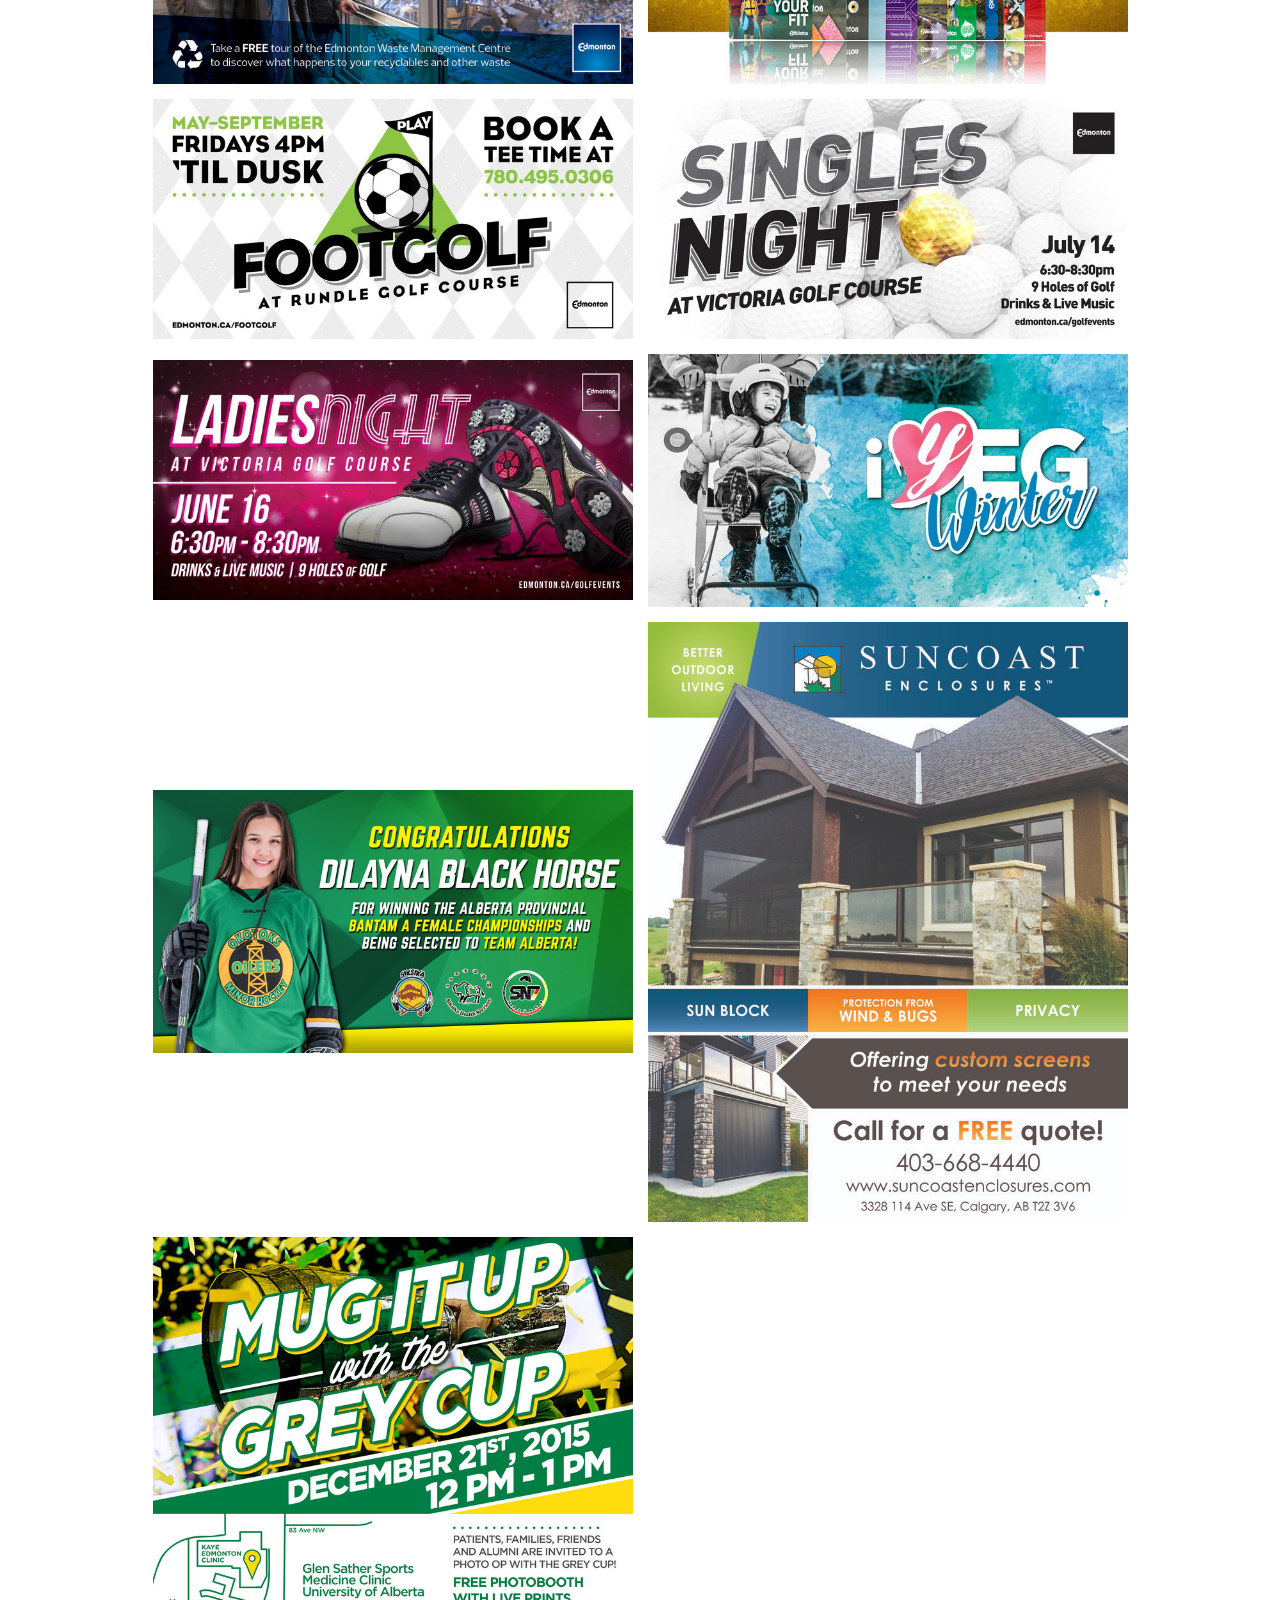
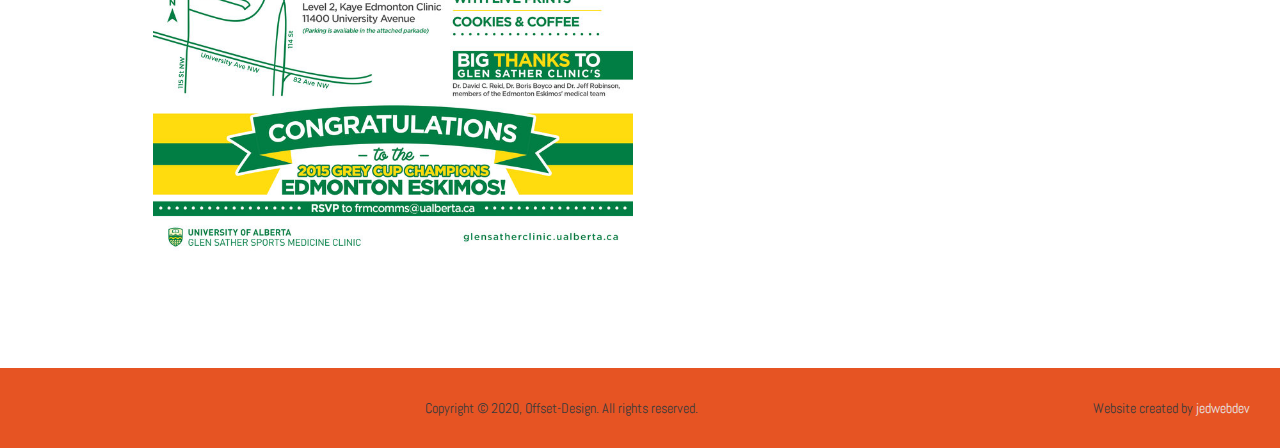
==== commit d56304a0: "updated for mobile" ====
--- a/work.html
+++ b/work.html
@@ -15,7 +15,7 @@
     <!-- NAVIGATION/HEADER SECTION -->
     <header>
       <a href="index.html" class="logo"><img src="./images/logoOffsetDesign.png" alt=""></a>
-      <!-- <div class="menuToggle" onclick="toggleMenu();"></div> -->
+      <div class="menuToggle" onclick="toggleMenu();"></div>
       <ul class="navigation">
         <li><a href="#brand-identity" onclick="toggleMenu();">Brand Identity</a></li>
         <li><a href="#design-and-print" onclick="toggleMenu();">Design and Print</a></li>
@@ -255,6 +255,6 @@
       <p class="createdBy">Website created by <span>jedwebdev</span></p>
     </footer>
 
-    <script src="" async defer></script>
+    <script type="text/javascript" src="script.js"></script>
   </body>
 </html>--- a/style-work.css
+++ b/style-work.css
@@ -2,6 +2,7 @@
   font-size: 16px;
   --primary-color: #e65423;
   --secondary-color: #ffccbb;
+  --offset-dark: #3a3a3c;
 }
 
 * {
@@ -9,6 +10,7 @@
   padding: 0;
   box-sizing: border-box;
   font-family: "Abel", sans-serif;
+  color: var(--offset-dark);
   scroll-behavior: smooth;
 }
 
@@ -16,65 +18,16 @@
 section {
   padding: 30px;
 }
-.btn {
-  font-size: 20px;
-  color: #fff;
-  background: var(--primary-color);
-  display: inline-block;
-  padding: 10px 30px;
-  margin-top: 20px;
+.title-text {
+  margin-bottom: 24px;
+  font-size: 7rem;
+  font-family: "Pathway Gothic One", sans-serif;
   text-transform: uppercase;
-  text-decoration: none;
-  letter-spacing: 2px;
-  transition: 0.5s;
-  border-radius: 30px;
-}
-.btn:hover {
-  letter-spacing: 6px;
-}
-.title {
-  width: 100%;
-  display: flex;
-  justify-content: center;
-  align-items: center;
-  flex-direction: column;
-  text-align: center;
-}
-.titleText {
-  font-size: 7rem;
-  font-family: "Bebas Neue", cursive;
+  letter-spacing: -3px;
   color: var(--primary-color);
 }
-p {
-  font-weight: 300;
-  color: #111;
-}
-.row {
-  position: relative;
-  width: 100%;
-  display: flex;
-  justify-content: space-around;
-}
-.row .content {
-  max-width: 1100px;
-  display: grid;
-}
-.row .titleColumnRight {
-  position: relative;
-  width: 400px;
-  /* display: flex; */
-  /* background: rosybrown; */
-  /* justify-content: flex-start; */
-  /* align-items: flex-start; */
-}
-.row .titleColumnRight .titleText {
-  position: absolute;
-  top: 60px;
-  color: var(--primary-color);
-  transform: rotate(90deg);
-}
 .spacer {
-  height: 130px;
+  height: 80px;
 }
 
 /* HEADER NAVIGATION */
@@ -102,26 +55,31 @@
 }
 header .navigation li a {
   text-decoration: none;
-  color: #000;
+  color: var(--offset-dark);
   font-size: 26px;
 }
 header .navigation li a:hover {
   color: var(--primary-color);
 }
 
-/* BRAND IDENTITY SECTION */
-section#brand-identity {
-  display: flex;
+/* PORTFOLIO SECTIONS */
+section {
+  display: flex;
+  flex-direction: column;
   align-items: center;
   flex-wrap: wrap;
 }
-.row .content {
+.title-header {
+  text-align: center;
+}
+.content {
+  width: 100%;
   display: grid;
-  grid-template-columns: repeat(3, 1fr);
-  /* grid-template-rows: min-content(250px, 2fr); */
-  /* grid-template-rows: repeat(1fr); */
-  /* grid-auto-rows: 250px 300px; */
-  grid-gap: 50px;
+  justify-content: center;
+  grid-template-columns: repeat(auto-fill, minmax(300px, 480px));
+  /* grid-template-columns: repeat(3, minmax(300px, 500px)); */
+  grid-template-rows: 1fr;
+  grid-gap: 15px;
   /* grid-auto-flow: dense; */
 }
 .gallery-item {
@@ -130,25 +88,20 @@
   position: relative;
   /* border: 1px solid chartreuse;
   background-color: chocolate; */
-}
-.gallery-item .image {
+  overflow: hidden;
+  display: flex;
+  align-items: center;
+  justify-content: center;
+}
+.gallery-item img {
   width: 100%;
   height: 100%;
-  /* object-position: 50% 50%; */
-  overflow: hidden;
-  display: flex;
-  align-items: center;
-  justify-content: center;
-}
-.gallery-item .image img {
-  width: 100%;
-  height: 100%;
-  object-fit: cover;
+  object-fit: contain;
   /* object-position: 50% 50%; */
   cursor: pointer;
-  transition: 0.5s ease-in-out;
-}
-.gallery-item:hover .image img {
+  transition: 0.4s ease-in-out;
+}
+.gallery-item:hover img {
   transform: scale(1.02);
 }
 
@@ -159,14 +112,8 @@
 .w-2 {
   grid-column: span 2;
 }
-.w-2 .image img {
+.w-2 img {
   width: 65%;
-}
-.w-3 {
-  grid-column: span 3;
-}
-.w-3 .image img {
-  width: 60%;
 }
 .h-1 {
   grid-row: span 1;
@@ -174,14 +121,9 @@
 .h-2 {
   grid-row: span 2;
 }
-.h-2 .image img {
-  height: 90%;
-}
-.h-3 {
-  grid-row: span 3;
-}
-.h-3.image img {
-  height: 80%;
+.h-2 img {
+  height: 85%;
+  object-fit: cover;
 }
 
 /* FOOTER SECTION */
@@ -190,7 +132,7 @@
   bottom: 0;
   left: 0;
   width: 100%;
-  height: 120px;
+  height: 90px;
   padding: 20px 50px;
   z-index: 100;
   display: flex;
@@ -199,6 +141,9 @@
   transition: 0.5s;
   background-color: var(--primary-color);
   font-size: 16px;
+}
+footer img {
+  width: 200px;
 }
 footer .index {
   position: absolute;
@@ -219,7 +164,10 @@
   font-size: 24px;
 }
 footer .index li a:hover {
-  color: #000;
+  color: var(--offset-dark);
+}
+footer p {
+  text-align: right;
 }
 footer span {
   color: #e6e6e6;
@@ -232,70 +180,120 @@
     padding: 15px 30px;
   }
   header .navigation li {
-    margin-left: 85px;
+    margin-left: 40px;
   }
   header .navigation li a {
-    font-size: 24px;
-  }
-
-  /* MY WORK SECTION (<1450px) */
-  .mywork .row {
-    display: flex;
-    flex-direction: column;
-    align-items: center;
-  }
-  .mywork .row .titleColumnLeft {
-    width: auto;
+    font-size: 22px;
+  }
+
+  /* FOOTER SECTION (<1450px) */
+  footer {
+    padding: 15px 30px;
+    height: 80px;
+  }
+  footer img {
+    width: 180px;
+  }
+  footer .index li {
+    margin: 35px;
+  }
+  footer .index li a {
+    font-size: 20px;
+  }
+  footer p {
+    text-align: right;
+    font-size: 14px;
+  }
+}
+
+@media screen and (max-width: 1000px) {
+  /* HEADER NAVIGATION (<999px) */
+  .slideshow .btn {
+    font-size: 18px;
+    padding: 8px 22px;
+  }
+  header {
+    height: 80px;
+    padding: 15px 30px;
+  }
+  header .logo img {
+    width: 85%;
+  }
+  header .navigation {
+    display: none;
+  }
+  header .navigation.active {
+    width: 100%;
+    height: 100%;
+    position: fixed;
+    top: 0;
+    left: 0;
     display: flex;
     justify-content: center;
     align-items: center;
-  }
-
-  /* ABOUT SECTION (<1450px) */
-  .about .row {
-    display: flex;
-    flex-direction: column-reverse;
-    align-items: center;
-  }
-  .about .row .titleColumnRight {
-    width: auto;
-    display: flex;
+    flex-direction: column;
+    background: #fff;
+  }
+  header .navigation li {
+    margin: 24px 0px;
+  }
+  header .navigation li a {
+    color: #111;
+    font-size: 1.6em;
+  }
+  .menuToggle {
+    position: relative;
+    width: 40px;
+    height: 40px;
+    background: url(./images/menu.png);
+    background-size: 30px;
+    background-repeat: no-repeat;
+    background-position: center;
+    cursor: pointer;
+    filter: invert(1);
+    z-index: 10;
+  }
+  .menuToggle.active {
+    background: url(./images/close.png);
+    background-size: 25px;
+    background-repeat: no-repeat;
+    background-position: center;
+  }
+  .title-text {
+    font-size: 5rem;
+  }
+  .row .content {
+    width: 100vw;
+    overflow: hidden;
+  }
+
+  /* PORTFOLIO SECTIONS */
+  .content {
+    width: 100%;
+    display: grid;
     justify-content: center;
-    align-items: center;
-  }
-  .about .content .contentRow .text {
-    margin: 10px;
-  }
-
-  /* CONTACT SECTION (<1450px) */
-  .contact .row {
-    display: flex;
+    grid-template-columns: repeat(auto-fill, minmax(200px, 400px));
+    /* grid-template-columns: repeat(3, minmax(300px, 500px)); */
+    grid-template-rows: 1fr;
+    grid-gap: 15px;
+    /* grid-auto-flow: dense; */
+  }
+
+  /* FOOTER SECTION (<999px) */
+  footer {
+    padding: 15px 30px;
+    height: 120px;
     flex-direction: column;
-    align-items: center;
-  }
-  .contact .row .titleColumnLeft {
-    width: auto;
-    display: flex;
-    justify-content: center;
-    align-items: center;
-  }
-
-  /* FOOTER SECTION (<1450px) */
-  footer {
-    padding: 15px 30px;
-    height: 100px;
+    justify-content: space-around;
   }
   footer img {
-    width: 80%;
+    width: 140px;
   }
   footer .index li {
-    margin: 35px;
-  }
-  footer .index li a {
-    font-size: 20px;
+    display: none;
   }
   footer p {
-    text-align: right;
-    font-size: 14px;
-  }
-}
+    text-align: center;
+    font-size: 12px;
+  }
+}
